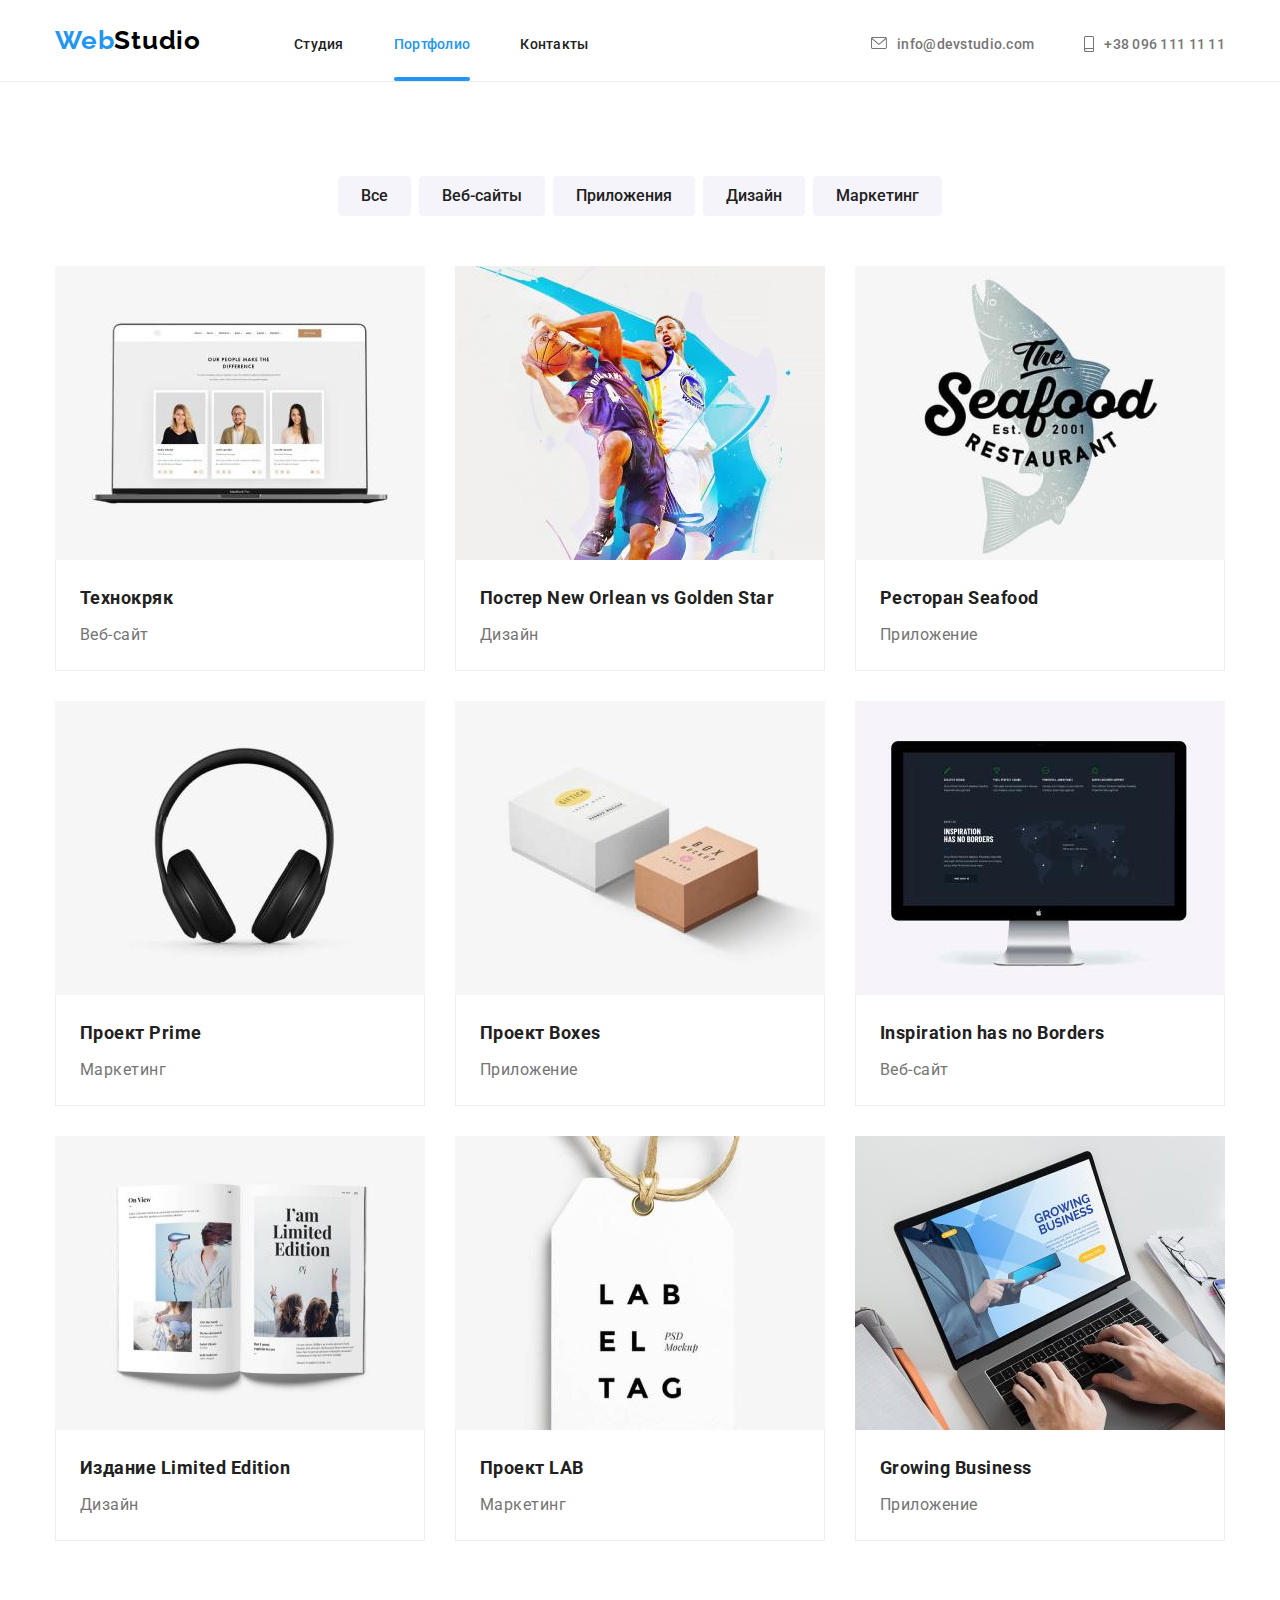
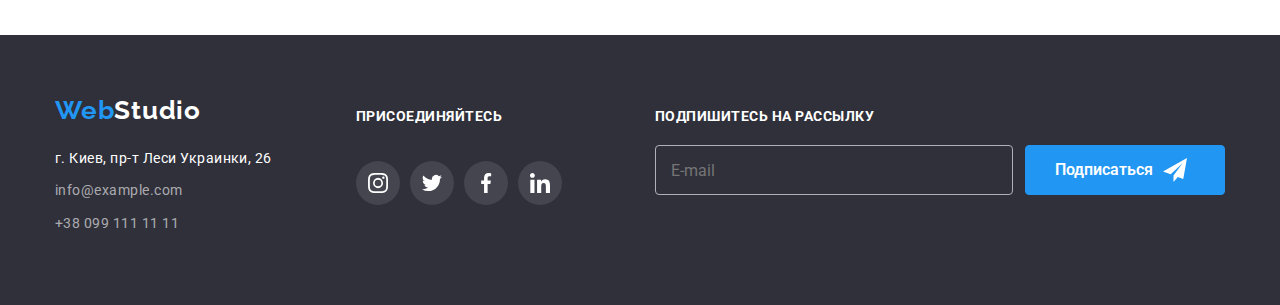
==== portfolio.html @ 53b5a2c6 "first commit" ====
<!DOCTYPE html>
<html lang="ru">

<head>
    <meta charset="UTF-8">
    <meta http-equiv="X-UA-Compatible" content="IE=edge">
    <meta name="viewport" content="width=device-width, initial-scale=1.0">
    <a rel="preconnect" href="https://fonts.googleapis.com">
        <link rel="preconnect" href="https://fonts.gstatic.com" crossorigin>
        <link
            href="https://fonts.googleapis.com/css2?family=Raleway:wght@700&family=Roboto:wght@400;500;700;900&display=swap"
            rel="stylesheet">
        <link rel="stylesheet"
            href="https://cdnjs.cloudflare.com/ajax/libs/modern-normalize/1.1.0/modern-normalize.min.css">
        <link rel="stylesheet" href="./css/styles.css">
        <title>WebStudio</title>
</head>

<body>
    <header>
        <nav class="container header">
            <a class="logo" href="./index.html" alt="Логотип компании" title=""><span
                    class="accent">Web</span>Studio</a>
            <ul class="navigation list">
                <li class="item"><a href="./index.html" class="link">Студия</a></li>
                <li class="item"><a href="./portfolio.html" class="link accent current">Портфолио</a></li>
                <li class="item"><a href="" class="link">Контакты</a></li>
            </ul>
            <ul class="header-contacts list">
                <li class="item ">
                    <a href="" class="link email">
                        <div class="icon">
                            <svg class="icon-envelope" width="16px" height="12px">
                                <use href="./img/sprite.svg#envelope"></use>
                            </svg>
                        </div>
                        info@devstudio.com
                    </a>
                </li>
                <li class="item ">
                    <a href="" class="link phone">
                        <div class="icon">
                            <svg class="icon-phone" width="10px" height="16px">
                                <use href="./img/sprite.svg#phone"></use>
                            </svg>
                        </div>
                        +38 096 111 11 11
                    </a>
                </li>
            </ul>
        </nav>
    </header>

    <main>
        <section class="job-examples section">
            <div class="container ">
                <ul class="filter list">
                    <li class="item"><button type="button" class="btn-filter">Все</button> </li>
                    <li class="item"><button type="button" class="btn-filter">Веб-сайты</button></li>
                    <li class="item"><button type="button" class="btn-filter">Приложения</button></li>
                    <li class="item"><button type="button" class="btn-filter">Дизайн</button></li>
                    <li class="item"><button type="button" class="btn-filter">Маркетинг</button></li>
                </ul>
                <ul class="list gallery">
                    <li class="item">
                        <a href="" class="link">
                            <div class="project-information-wrap">
                                <img src="./img/portfolio1.jpg" class="img" alt="технокряк" width="370">
                                <div class="short-project-description">
                                    Технокряк это современная площадка распространения коронавируса. Компании используют
                                    эту платформу для цифрового шпионажа и атак на защищённые сервера конкурентов.
                                </div>
                            </div>
                            <div class="shortdescription">
                                <h2 class="">Технокряк</h2>
                                <p>Веб-сайт</p>
                            </div>
                        </a>
                    </li>
                    <li class="item">
                        <a href="" class="link">
                            <div class="project-information-wrap">
                                <img src="./img/portfolio2.jpg" class="img" alt="постер" width="370">
                                <div class="short-project-description">
                                    Технокряк это современная площадка распространения коронавируса. Компании используют
                                    эту платформу для цифрового шпионажа и атак на защищённые сервера конкурентов.
                                </div>
                            </div>
                            <div class="shortdescription">
                                <h2 class="">Постер New Orlean vs Golden Star</h2>
                                <p>Дизайн</p>
                            </div>
                        </a>
                    </li>
                    <li class="item">
                        <a href="" class="link">
                            <div class="project-information-wrap">
                                <img src="./img/portfolio3.jpg" class="img" alt="приложение" width="370">
                                <div class="short-project-description">
                                    Технокряк это современная площадка распространения коронавируса. Компании используют
                                    эту платформу для цифрового шпионажа и атак на защищённые сервера конкурентов.
                                </div>
                            </div>
                            <div class="shortdescription">
                                <h2 class="">Ресторан Seafood</h2>
                                <p>Приложение</p>
                            </div>
                        </a>
                    </li>
                    <li class="item">
                        <a href="" class="link">
                            <div class="project-information-wrap">
                                <img src="./img/portfolio4.jpg" class="img" alt="маркетинг" width="370">
                                <div class="short-project-description">
                                    Технокряк это современная площадка распространения коронавируса. Компании используют
                                    эту платформу для цифрового шпионажа и атак на защищённые сервера конкурентов.
                                </div>
                            </div>
                            <div class="shortdescription">
                                <h2 class="">Проект Prime</h2>
                                <p>Маркетинг</p>
                            </div>
                        </a>
                    </li>
                    <li class="item">
                        <a href="" class="link">
                            <div class="project-information-wrap">
                                <img src="./img/portfolio5.jpg" class="img" alt="приложение" width="370">
                                <div class="short-project-description">
                                    Технокряк это современная площадка распространения коронавируса. Компании используют
                                    эту платформу для цифрового шпионажа и атак на защищённые сервера конкурентов.
                                </div>
                            </div>
                            <div class="shortdescription">
                                <h2 class="">Проект Boxes</h2>
                                <p>Приложение</p>
                            </div>
                        </a>
                    </li>
                    <li class="item">
                        <a href="" class="link">
                            <div class="project-information-wrap">
                                <img src="./img/portfolio6.jpg" class="img" alt="веб-сайт" width="370">
                                <div class="short-project-description">
                                    Технокряк это современная площадка распространения коронавируса. Компании используют
                                    эту платформу для цифрового шпионажа и атак на защищённые сервера конкурентов.
                                </div>
                            </div>
                            <div class="shortdescription">
                                <h2 class="" lang="en">Inspiration has no Borders</h2>
                                <p>Веб-сайт</p>
                            </div>
                        </a>
                    </li>
                    <li class="item">
                        <a href="" class="link">
                            <div class="project-information-wrap">
                                <img src="./img/portfolio7.jpg" class="img" alt="дизайн" width="370">
                                <div class="short-project-description">
                                    Технокряк это современная площадка распространения коронавируса. Компании используют
                                    эту платформу для цифрового шпионажа и атак на защищённые сервера конкурентов.
                                </div>
                            </div>
                            <div class="shortdescription">
                                <h2 class="">Издание Limited Edition</h2>
                                <p class="">Дизайн</p>
                            </div>
                        </a>
                    </li>
                    <li class="item">
                        <a href="" class="link">
                            <div class="project-information-wrap">
                                <img src="./img/portfolio8.jpg" class="img" alt="маркетинг" width="370">
                                <div class="short-project-description">
                                    Технокряк это современная площадка распространения коронавируса. Компании используют
                                    эту платформу для цифрового шпионажа и атак на защищённые сервера конкурентов.
                                </div>
                            </div>
                            <div class="shortdescription">
                                <h2 class="">Проект LAB</h2>
                                <p>Маркетинг</p>
                            </div>
                        </a>
                    </li>
                    <li class="item">
                        <a href="" class="link">
                            <div class="project-information-wrap">
                                <img src="./img/portfolio9.jpg" class="img" alt="приложение" width="370">
                                <div class="short-project-description">
                                    Технокряк это современная площадка распространения коронавируса. Компании используют
                                    эту платформу для цифрового шпионажа и атак на защищённые сервера конкурентов.
                                </div>
                            </div>
                            <div class="shortdescription">
                                <h2 class="" lang="en">Growing Business</h2>
                                <p>Приложение</p>
                            </div>
                        </a>
                    </li>
                </ul>
            </div>
        </section>

    </main>
    <!-- ------------------FOOTER----------------------- -->
    <footer>
        <div class="container footer">
            <address class="address">
                <a class="logo footer-logo" href="./index.html"><span class="accent">Web</span>Studio</a>
                <p>г. Киев, пр-т Леси Украинки, 26</p>
                <a href="">info@example.com</a> <br>
                <a href="">+38 099 111 11 11</a>
            </address>
            <div class="social-links">
                <h2>ПРИСОЕДИНЯЙТЕСЬ</h2>
                <!-- --------SOCIAL NETWORKS LINKS ------------->
                <ul class="social-networks">
                    <li class="item-social">
                        <a href="" class="icon">
                            <svg class="icon-instagram svg" width="44px" height="44px">
                                <use href="./img/sprite.svg#instagram"></use>
                            </svg>

                        </a>
                    </li>
                    <li class="item-social">
                        <a href="" class="icon">
                            <svg class="icon-twitter svg" width="44px" height="44px">
                                <use href="./img/sprite.svg#twitter"></use>
                            </svg>

                        </a>
                    </li>
                    <li class="item-social">
                        <a href="" class="icon">
                            <svg class="icon-facebook svg" width="44px" height="44px">
                                <use href="./img/sprite.svg#facebook"></use>
                            </svg>

                        </a>
                    </li>
                    <li class="item-social">
                        <a href="" class="icon">
                            <svg class="icon-linkedin svg" width="44px" height="44px">
                                <use href="./img/sprite.svg#linkedin"></use>
                            </svg>

                        </a>
                    </li>
                </ul>
            </div>
            <!-- ------END OF SOCIAL LINKS----- -->
            <form class="footer-form">
                <h2>Подпишитесь на рассылку</h2>
                <div class="footer-sign-in">
                    <input type="email" class="footer-form-email" placeholder="E-mail">
                    <button class="btn">
                        Подписаться
                        <svg class="icon-linkedin svg" width="24px" height="24px">
                            <use href="./img/sprite.svg#send"></use>
                        </svg>
                    </button>
                </div>
            </form>
        </div>
    </footer>
</body>

</html>
---- css/styles.css ----
/* accent color #2196F3 */
/* headers color #212121 */
/* main font color #757575 */
/* poster background color #2F303A */
/* our team background color #F5F4FA*/
/* main background color #ffffff; */

/* font-family: 'Raleway', sans-serif;
font-family: 'Roboto', sans-serif; */


/* --------------------presets------------------ */
:root {
    --accent-color: #2196F3;
    --title-text-color: #212121;
    --primary-text-color: #757575;
    --main-white-color: #ffffff;
    /* --main-white-color: #aaaaaa; */
    --ourteam-background-color: #F5F4FA;
    --footer-bg-color: #2F303A;
    --icons-color: #AFB1B8;
}



body {
    color: var(--primary-text-color);
    background-color: var(--main-white-color);
    font-family: Roboto, sans-serif;
    letter-spacing: 0.03em;
}

button {
    font-family: inherit;
}


/* setting headers font color*/
h1,
h2,
h3,
h4,
h5,
h6 {
    color: var(--title-text-color);
}

h1,
h2,
h3,
h4,
h5,
h6,
p,
a {
    margin: 0;
    padding: 0;
}


/* -------------general classes------------------ */
/* common container */
.container {
    padding: 0 15px;
    margin-left: auto;
    margin-right: auto;
    margin-top: 0;
    margin-bottom: 0;
    width: 1200px;
    text-align: center;
}

/* common list */

.list {
    list-style-type: none;
    margin: 0;
    padding: 0;
}

/* common section */

.section {
    padding-top: 94px;
    padding-bottom: 94px;
}

.img {
    display: block;
}

.svg {
    fill: currentColor;
}

/* ----------------Visually Hidden block--------------------------- */
.visually-hidden {
    position: absolute;
    white-space: nowrap;
    width: 1px;
    height: 1px;
    overflow: hidden;
    border: 0;
    padding: 0;
    clip: rect(0 0 0 0);
    clip-path: inset(50%);
    margin: -1px;
}


/* --------------header settings------------- */

header {
    padding-top: 25px;
    padding-bottom: 25px;
    font-weight: 500;
    font-size: 14px;
    line-height: 16px;
    letter-spacing: 0.02em;
    text-decoration: none;
}


header a {
    text-decoration: none;

}

.link {
    color: var(--title-text-color);
}

.accent {
    color: var(--accent-color);
}

.container.header {
    display: flex;
    align-items: baseline;
}

.header-contacts {
    margin-left: auto;
}

.header-contacts .item {
    display: flex;
}

.header-contacts .link {
    display: flex;

    color: var(--primary-text-color);
    fill: var(--primary-text-color);

    transition: color 250ms cubic-bezier(0.4, 0, 0.2, 1),
        fill 250ms cubic-bezier(0.4, 0, 0.2, 1);
}

.navigation .link {
    transition: color 250ms cubic-bezier(0.4, 0, 0.2, 1);
}

.header-contacts .link:hover,
.navigation .link:hover,
.header-contacts .link:focus,
.navigation .link:focus {
    color: var(--accent-color);
    fill: var(--accent-color);
    outline: none;
}

.header-contacts .icon {
    margin-right: 10px;
}

.link {
    display: block;
}


.navigation,
.header-contacts {
    display: flex;
}

/* setting space between items*/
.header .item+.item {
    margin-left: 50px;
}

.logo {
    margin-right: 93px;
    font-family: Raleway, sans-serif;
    font-weight: 700;
    font-size: 26px;
    line-height: 1.2;
    color: #000000;
    letter-spacing: 0.03em;
    text-decoration: none;
}

.navigation .item {
    position: relative;

}

/* decoration for current page */
.navigation .current::after {
    content: '';

    position: absolute;
    bottom: -29px;
    left: 0;

    width: 100%;
    height: 4px;
    border-radius: 2px;

    background-color: var(--accent-color);
}


/* ----------------------------main settings------------- */
/* ------------------------hero settings------------ */
.hero {
    background-color: var(--footer-bg-color);
    text-align: center;
    letter-spacing: 0.06em;
    padding-top: 200px;
    padding-bottom: 200px;
    margin-left: auto;
    margin-right: auto;
}

.hero.section {
    width: 1600px;
    height: 600px;
    background-image: linear-gradient(to right, rgba(47, 48, 58, 0.4), rgba(47, 48, 58, 0.4)), url("../img/Img_hero_o.jpg");
    background-repeat: no-repeat;
    background-size: contain;
    background-position: center;
}

.hero .slogan {
    margin-bottom: 30px;

    color: var(--main-white-color);

    font-weight: 900;
    font-size: 44px;
    line-height: 1.36;
    text-transform: uppercase;
}


.btn {
    width: 200px;
    height: 50px;
    border-radius: 4px;
    border: 1px solid var(--accent-color);

    font-size: 16px;
    line-height: 1.88;
    font-weight: 600;

    background-color: var(--accent-color);
    color: var(--main-white-color);

    transition: background-color 250ms cubic-bezier(0.4, 0, 0.2, 1);
}

.btn:hover,
.btn:focus {
    background-color: #188CE8;
}

/* ----------------------advantages---------------- */

.advantages {
    font-size: 14px;
    font-weight: 400;
}

.advantages.section {
    padding-bottom: 0;
}

.advantages h3 {
    margin-bottom: 10px;

    font-weight: 600;
    font-size: 14px;
    line-height: 1.14;
}

.advantages .icon {
    width: 270px;
    height: 120px;
    padding: 25px;

    text-align: center;

    background-color: var(--ourteam-background-color);
}

.advantages p {
    line-height: 1.71;
}

.advantages .list {
    display: flex;
    text-align: left;
}

.advantages .item {
    width: 270px;
}

.advantages .item+.item {
    margin-left: 30px;
}

.advantages .icon {
    margin-bottom: 30px;
}



/* --------------------our-work-------------------*/
.our-work h2 {
    text-align: center;
    margin-bottom: 50px;

    font-weight: 600;
    font-size: 36px;
    line-height: 1.16;
}

.our-work .list {
    display: flex;
}

.our-work .item {
    position: relative;
}

.our-work .item+.item {
    margin-left: 30px;
}

.work-explanation {
    position: absolute;
    bottom: 0;
    left: 0;

    height: 70px;
    width: 100%;
    padding-top: 27px;
    padding-bottom: 27px;

    background: rgba(47, 48, 58, 0.8);
}

.work-explanation h3 {
    color: var(--main-white-color);
    font-size: 14px;
    font-weight: 700;
    line-height: 1.14;
}

/*--------------------- our-team --------------*/

.our-team {
    background-color: var(--ourteam-background-color);
}

.our-team .list {
    display: flex;
}

.our-team .item {
    box-shadow: 0px 1px 3px rgba(0, 0, 0, 0.12),
        0px 1px 1px rgba(0, 0, 0, 0.14),
        0px 2px 1px rgba(0, 0, 0, 0.2);
    border-radius: 0px 0px 4px 4px;
}

.our-team .item+.item {
    margin-left: 30px;
}

.our-team .fio {
    padding-top: 30px;
    padding-bottom: 30px;
}

.our-team h2 {
    text-align: center;
    margin-bottom: 50px;

    font-weight: 600;
    font-size: 36px;
    line-height: 1.16;
}

.our-team h3 {
    text-align: center;
    margin-bottom: 10px;

    font-weight: 500;
    font-size: 16px;
    line-height: 1.9;
}

.our-team p {
    margin-bottom: 16px;
    text-align: center;

    font-weight: 400;
    font-size: 16px;
    line-height: 1.9;
}


/* social links setiings start */
.our-team .item {
    background-color: var(--main-white-color);
}

.our-team .social-networks {
    list-style-type: none;
    display: flex;
}

.social-networks .item-social+.item-social {
    margin-left: 10px;
}

.our-team .icon {
    color: var(--icons-color);
}

.social-networks .icon {
    display: block;

    width: 44px;
    height: 44px;
    border-radius: 50%;

    transition: color 250ms cubic-bezier(0.4, 0, 0.2, 1),
        background-color 250ms cubic-bezier(0.4, 0, 0.2, 1);
}

.social-networks .icon:focus {
    color: var(--main-white-color);
    background-color: var(--accent-color);
    outline: none;
}

.social-networks .svg {
    border-radius: 50%;

    transition: color 250ms cubic-bezier(0.4, 0, 0.2, 1),
        background-color 250ms cubic-bezier(0.4, 0, 0.2, 1);
}

.social-networks .svg:hover {
    background-color: var(--accent-color);
    color: var(--main-white-color);
}

/* social links setiings end */

/* -----------------------REGULAR CUSTOMERS---------------------------- */

.regular-customers {
    text-align: center;
}

.regular-customers h2 {
    font-size: 36px;
    line-height: 1.16;
    margin-bottom: 50px;
}

.regular-customers .list {
    display: flex;
    justify-content: space-between;

}

.regular-customers .link {
    display: block;
    width: 170px;
    height: 92px;
    padding-top: 16px;
    padding-bottom: 16px;
    border: 1px solid var(--icons-color);
    border-radius: 4px;
    /* justify-content: space-between; */

}

.regular-customers .svg {
    display: block;
    margin-left: auto;
    margin-right: auto;
    margin-bottom: auto;
    margin-top: auto;
}

.regular-customers .link {
    color: var(--icons-color);
    transition: color 250ms cubic-bezier(0.4, 0, 0.2, 1),
        border-color 250ms cubic-bezier(0.4, 0, 0.2, 1);
}

.regular-customers .link:hover,
.regular-customers .link:focus {
    color: var(--accent-color);
    border-color: var(--accent-color);
    outline: none;
}

/* ----------------footer---------------- */

footer {
    background-color: var(--footer-bg-color);
    padding-top: 60px;
    padding-bottom: 60px;
}

.container.footer {
    text-align: left;
    display: flex;

}

.logo.footer-logo {
    color: var(--main-white-color);
    display: inline-block;
    margin-bottom: 20px;
}

.address {
    font-style: inherit;
    width: 231px;
}

.address p {
    color: var(--main-white-color);
    font-weight: 400;
    font-size: 14px;
    line-height: 1.71;
    margin-bottom: 9px;
}

.address a:not(.footer-logo) {
    display: inline-flex;
    font-weight: 400;
    font-size: 14px;
    line-height: 1.71;
    color: rgba(255, 255, 255, 0.6);
    text-decoration: none;
    margin-bottom: 9px;
}

.social-links {
    margin-top: 12px;
    margin-left: 70px;
    text-align: left;
}

.footer h2 {
    display: inline-block;

    color: var(--main-white-color);
    font-size: 14px;
    line-height: 1.14;
    margin-bottom: 20px;
    text-transform: uppercase;
}

.footer .icon {
    color: var(--main-white-color);
}

.social-links .svg {
    background: rgba(255, 255, 255, 0.1);
}

.footer .social-networks {
    padding-left: 0;
    list-style-type: none;
    display: flex;
    /* align-intems: left; */
}

.footer-form {
    margin-left: 93px;
    margin-top: 12px;
}

.footer-sign-in {
    display: inline-flex;
}

.footer-form-email {

    height: 50px;
    width: 358px;
    padding-left: 15px;
    padding-right: 15px;
    outline: none;
    border: 1px solid var(--icons-color);
    border-radius: 4px;
    background-color: var(--footer-bg-color);
    color: var(--main-white-color);

    transition: border-color 250ms cubic-bezier(0.4, 0, 0.2, 1);
}


.footer-form-email:focus-within {
    border-color: var(--accent-color);
}

.footer .btn {
    display: flex;
    align-items: center;

    text-align: center;
    margin-left: 12px;
    padding-left: 29px;
}

.icon-send {
    background: red;
    color: green;
    fill: red;
    fill-opacity: 0;
}


.footer-form .svg {
    display: inline-block;

    margin-left: 10px;

}

/* --------------------------------------- */
/* ---------------MODAL WINDOW------------ */
/* --------------------------------------- */


.backdrop {
    position: fixed;
    top: 0;
    left: 0;
    width: 100%;
    height: 100%;

    background: rgba(0, 0, 0, 0.2);

    opacity: 1;
    transition: opacity 250ms cubic-bezier(0.4, 0, 0.2, 1);
}

.backdrop.is-hidden .modal {
    transform: translate(-50%, -50%) scale(0.8);
}

.modal {
    position: absolute;
    top: 50%;
    left: 50%;

    width: 528px;
    height: 581px;
    padding: 40px;
    border-radius: 4px;

    background-color: var(--main-white-color);

    transform: translate(-50%, -50%) scale(1);
    transition: transform 250ms cubic-bezier(0.4, 0, 0.2, 1);

}


.modal .close-btn {
    position: absolute;
    top: 8px;
    right: 8px;
    padding: 0;
    border: none;
    background-color: var(--main-white-color);
    color: black;
    cursor: pointer;
}

.modal .close-btn:hover {
    color: var(--accent-color);
}

.is-hidden {
    opacity: 0;
    pointer-events: none;
}

.modal-form {
    display: flex;
    flex-direction: column;
    padding: 0;
}

.modal h2 {
    font-size: 20px;
    margin-bottom: 12px;
}

.modal-form label {
    display: block;

    position: relative;

    margin-bottom: 10px;
}

.modal-form .info-input {
    display: block;

    width: 100%;
    height: 40px;

    margin-top: 4px;
    padding-left: 42px;
    outline: none;
    border: 1px solid var(--icons-color);
    border-radius: 4px;

    transition: border-color 250ms cubic-bezier(0.4, 0, 0.2, 1);
}

.modal-form .input-icon {
    position: absolute;
    top: 29px;
    left: 12px;
    color: var(--title-text-color);

    transition: color 250ms cubic-bezier(0.4, 0, 0.2, 1);
}

.modal-form .info-input:focus-within {
    border-color: var(--accent-color);
}

.modal-form .info-input:focus-within+.input-icon {
    color: var(--accent-color);
}

.modal-form .comment-lable {
    margin-bottom: 20px;
}

#comment {
    display: block;

    height: 120px;
    width: 100%;
    margin-top: 4px;
    /* margin-bottom: 20px; */
    padding: 12px 16px;

    outline: none;
    border: 1px solid var(--icons-color);
    border-radius: 4px;

    resize: none;

    transition: border-color 250ms cubic-bezier(0.4, 0, 0.2, 1);
}

#comment:focus-within {
    border-color: var(--accent-color);
}

.modal-form .btn {
    margin-left: auto;
    margin-right: auto;
}


.modal-form label {
    font-weight: 400;
    font-size: 12px;
    line-height: 1.17;
    letter-spacing: 0.01em;
}

#check {
    /* margin-bottom: 30px; */

    appearance: none;
    -webkit-appearance: none;

}

.modal-form .label-checkbox {

    margin-left: auto;
    margin-right: auto;
    margin-bottom: 30px;
    padding-left: 15px;

    font-size: 14px;

}

.label-checkbox a {
    font-size: 14px;
    color: var(--accent-color);
}

.checkbox-icon {
    display: block;

    position: absolute;
    top: 0;
    margin-left: -17px;

    height: 15px;
    width: 16px;

    background-color: inherit;
    background-image: url("data:image/svg+xml,%3Csvg width='16' height='15' viewBox='0 0 16 15' fill='none' xmlns='http://www.w3.org/2000/svg'%3E%3Cpath d='M14.2222 1.66667V13.3333H1.77778V1.66667H14.2222ZM14.2222 0H1.77778C0.8 0 0 0.75 0 1.66667V13.3333C0 14.25 0.8 15 1.77778 15H14.2222C15.2 15 16 14.25 16 13.3333V1.66667C16 0.75 15.2 0 14.2222 0Z' fill='%23212121'/%3E%3C/svg%3E%0A");
}

#check:checked+.checkbox-icon {
    background-color: var(--accent-color);
    background-image: url("data:image/svg+xml,%3Csvg width='16' height='15' viewBox='0 0 16 15' fill='none' xmlns='http://www.w3.org/2000/svg'%3E%3Cpath d='M3.95703 7.75166L3.88825 7.68604L3.81923 7.75141L2.93123 8.59258L2.85486 8.66492L2.93097 8.73753L6.42671 12.0724L6.49574 12.1382L6.56476 12.0724L14.069 4.91352L14.1449 4.84116L14.069 4.76881L13.1873 3.92764L13.1183 3.86183L13.0493 3.92761L6.49577 10.1735L3.95703 7.75166Z' fill='white' stroke='white' stroke-width='0.2'/%3E%3C/svg%3E%0A");
}

/*---------------------------------------------- */
/*---------------- portfolio page ---------------*/
/*---------------------------------------------- */

/* ------------------filter BUTTONS---------- */
.filter.list {
    margin-bottom: 50px;
}

.job-examples.section {
    border-top: 1px solid #ECECEC;
}

.job-examples .filter {
    display: flex;
    justify-content: center;
}

.filter .item {
    border-radius: 4px;
}

.filter .btn-filter {
    background-color: var(--ourteam-background-color);
    color: var(--title-text-color);
    font-weight: 500;
    font-size: 16px;
    line-height: 1.62;
    font-style: inherit;
    text-align: center;
    border-radius: 4px;
    padding-top: 6px;
    padding-bottom: 6px;
    padding-left: 22px;
    padding-right: 22px;
    border: 1px solid var(--ourteam-background-color);
    box-shadow: none;

    transition: color 250ms cubic-bezier(0.4, 0, 0.2, 1),
        background-color 250ms cubic-bezier(0.4, 0, 0.2, 1),
        border 250ms cubic-bezier(0.4, 0, 0.2, 1),
        box-shadow 250ms cubic-bezier(0.4, 0, 0.2, 1);
}

.btn-filter:hover,
.btn-filter:focus {
    color: var(--main-white-color);
    background-color: var(--accent-color);
    border: 1px solid var(--accent-color);
    box-shadow: 0px 3px 1px rgba(0, 0, 0, 0.1),
        0px 1px 2px rgba(0, 0, 0, 0.08),
        0px 2px 2px rgba(0, 0, 0, 0.12);
}


.filter .item+.item {
    margin-left: 8px;
}

/* ------------------work gallery---------------- */

.job-examples a {
    text-decoration: none;
}

.gallery .item {
    transition: box-shadow 250ms cubic-bezier(0.4, 0, 0.2, 1);
}

.gallery .item:hover,
.gallery .item:focus {
    box-shadow: 0px 1px 1px rgba(0, 0, 0, 0.12),
        0px 4px 4px rgba(0, 0, 0, 0.06),
        1px 4px 6px rgba(0, 0, 0, 0.16);
}

.job-examples p {
    color: var(--primary-text-color);
    font-size: 16px;
    line-height: 1.88;
}

.job-examples h2 {
    font-size: 18px;
    line-height: 2;
    margin-bottom: 4px;
}

.job-examples .shortdescription {
    text-align: left;
    padding-top: 20px;
    padding-bottom: 20px;
    padding-left: 24px;
    padding-right: 24px;
    border-bottom: 1px solid #EEEEEE;
    border-right: 1px solid #EEEEEE;
    border-left: 1px solid #EEEEEE;
}

.job-examples .gallery {
    display: flex;
    flex-wrap: wrap;
}

.gallery .item {
    margin-right: 30px;
    margin-bottom: 30px;
}

.gallery .item:nth-child(3n) {
    margin-right: 0;
}

.gallery .item:nth-last-child(-n +3) {
    margin-bottom: 0;
}

.project-information-wrap {
    width: 370px;
    position: relative;
    overflow: hidden;

}


.short-project-description {
    position: absolute;
    top: 0;
    left: 0;

    width: 100%;
    height: 100%;
    padding: 63px 24px;
    margin-bottom: 110px;


    font-size: 18px;
    line-height: 1.55;
    text-align: left;
    color: var(--main-white-color);

    background: rgba(33, 150, 243, 0.9);

    transform: translateY(100%);
    transition: transform 250ms cubic-bezier(0.4, 0, 0.2, 1),
        opacity 250ms cubic-bezier(0.4, 0, 0.2, 1);

    opacity: 0;
}


.link:hover .short-project-description,
.link:focus .short-project-description {
    opacity: 1;
    transform: translateY(0);
}
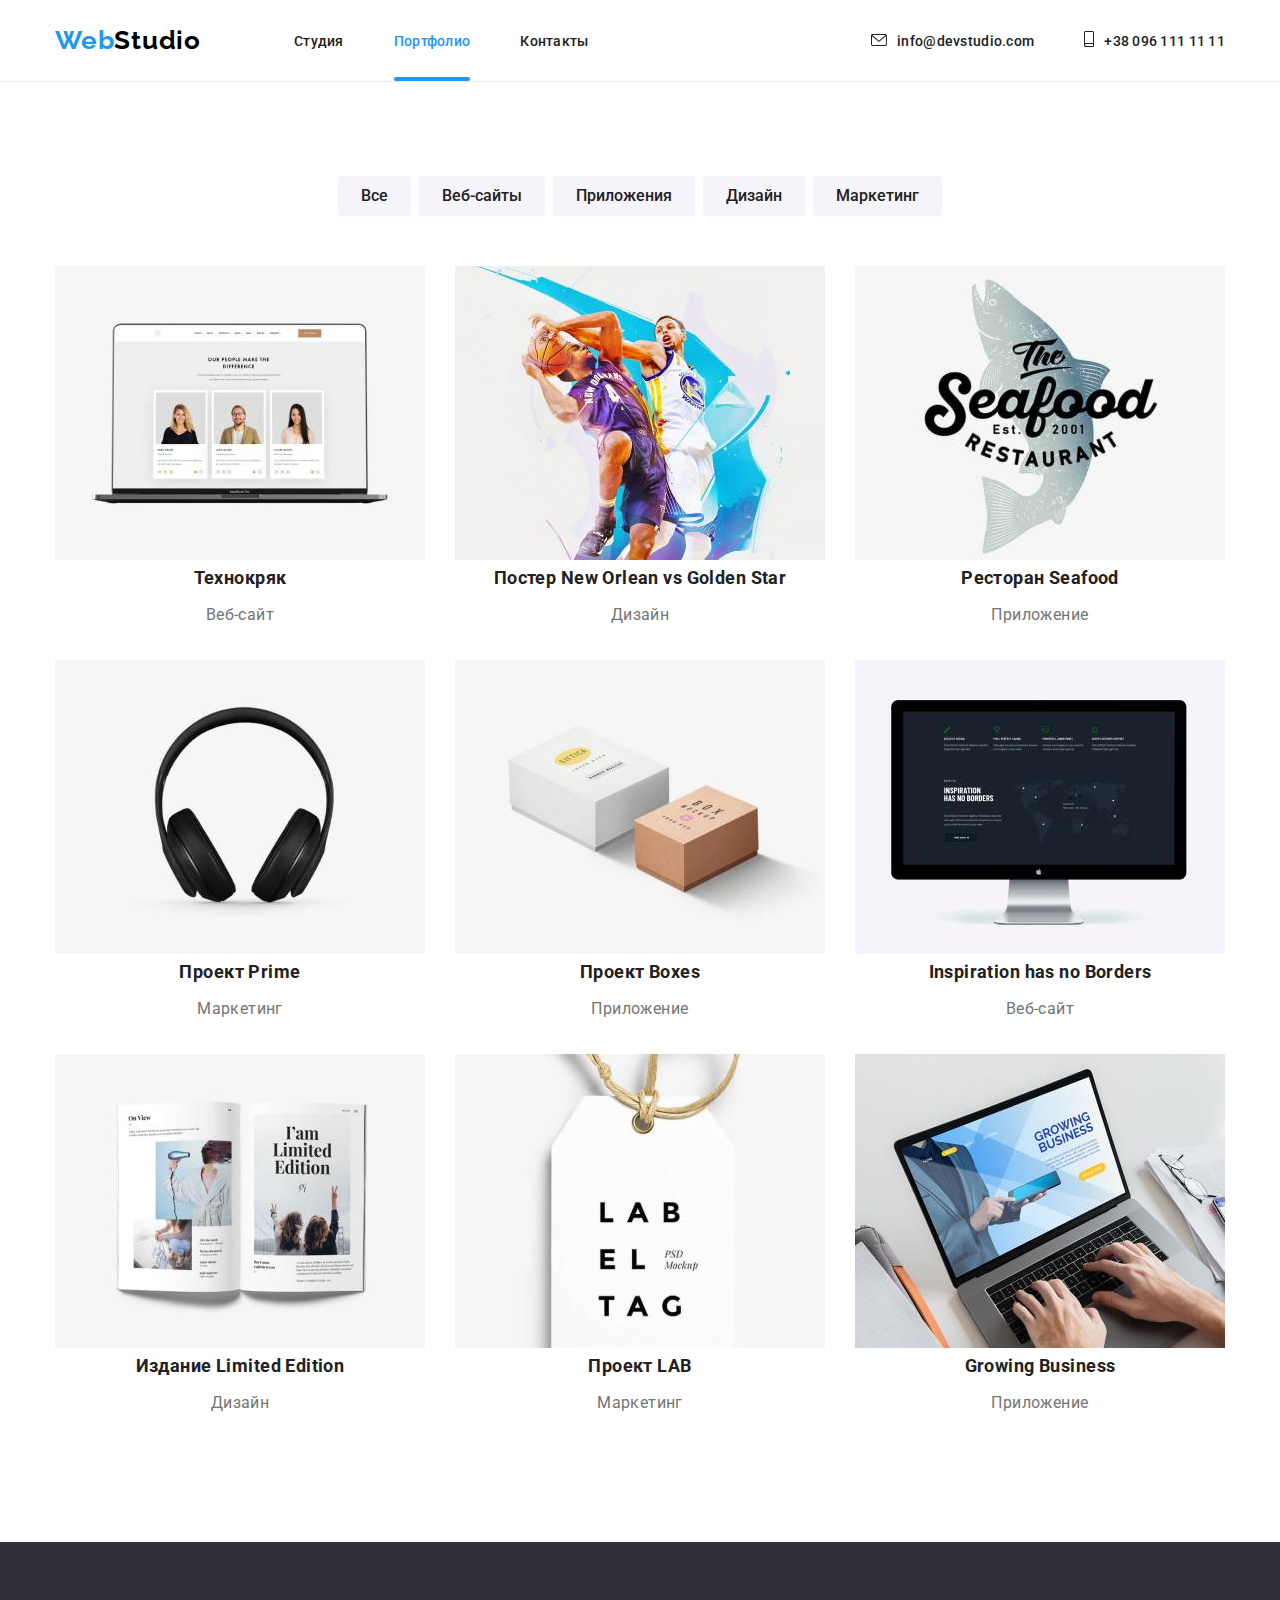
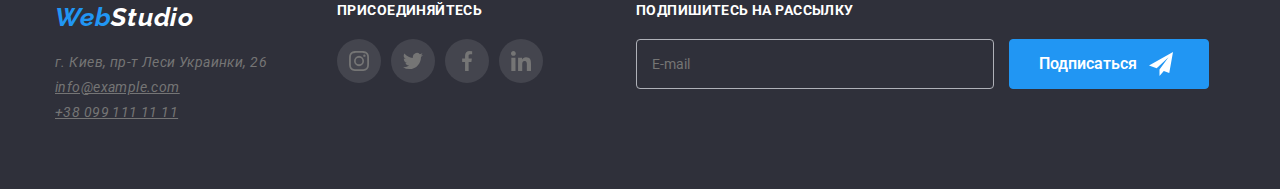
==== commit 9a2f1806: "added scss" ====
--- a/portfolio.html
+++ b/portfolio.html
@@ -12,38 +12,42 @@
             rel="stylesheet">
         <link rel="stylesheet"
             href="https://cdnjs.cloudflare.com/ajax/libs/modern-normalize/1.1.0/modern-normalize.min.css">
-        <link rel="stylesheet" href="./css/styles.css">
+        <link rel="stylesheet" href="./css/main.min.css">
         <title>WebStudio</title>
 </head>
 
 <body>
-    <header>
-        <nav class="container header">
-            <a class="logo" href="./index.html" alt="Логотип компании" title=""><span
-                    class="accent">Web</span>Studio</a>
-            <ul class="navigation list">
-                <li class="item"><a href="./index.html" class="link">Студия</a></li>
-                <li class="item"><a href="./portfolio.html" class="link accent current">Портфолио</a></li>
-                <li class="item"><a href="" class="link">Контакты</a></li>
+    <header class="header">
+        <nav class="nav">
+            <a class="logo accent" href="./index.html" alt="Логотип компании" title="">
+                Web<span class="logo--black">Studio</span></a>
+            <ul class="nav__pages list">
+                <li class="nav__list">
+                    <a href="./index.html" class="nav__link list">Студия</a>
+                </li>
+                <li class="nav__list"><a href="./portfolio.html" class="nav__link nav__link--current">Портфолио</a></li>
+                <li class="nav__list"><a href="" class="nav__link">Контакты</a></li>
             </ul>
-            <ul class="header-contacts list">
-                <li class="item ">
-                    <a href="" class="link email">
-                        <div class="icon">
-                            <svg class="icon-envelope" width="16px" height="12px">
+            <ul class="nav__contacts list">
+                <li class="nav__list list ">
+                    <a href="" class="nav__link">
+                        <div class="nav__icon svg">
+                            <svg class="" width="16px" height="12px">
                                 <use href="./img/sprite.svg#envelope"></use>
                             </svg>
                         </div>
+
                         info@devstudio.com
                     </a>
                 </li>
-                <li class="item ">
-                    <a href="" class="link phone">
-                        <div class="icon">
+                <li class="nav__list list">
+                    <a href="" class="nav__link">
+                        <div class="nav__icon svg">
                             <svg class="icon-phone" width="10px" height="16px">
                                 <use href="./img/sprite.svg#phone"></use>
                             </svg>
                         </div>
+
                         +38 096 111 11 11
                     </a>
                 </li>
@@ -52,148 +56,148 @@
     </header>
 
     <main>
-        <section class="job-examples section">
+        <section class="portfolio section">
             <div class="container ">
                 <ul class="filter list">
-                    <li class="item"><button type="button" class="btn-filter">Все</button> </li>
-                    <li class="item"><button type="button" class="btn-filter">Веб-сайты</button></li>
-                    <li class="item"><button type="button" class="btn-filter">Приложения</button></li>
-                    <li class="item"><button type="button" class="btn-filter">Дизайн</button></li>
-                    <li class="item"><button type="button" class="btn-filter">Маркетинг</button></li>
+                    <li class="filter__item"><button type="button" class="filter__btn">Все</button> </li>
+                    <li class="filter__item"><button type="button" class="filter__btn">Веб-сайты</button></li>
+                    <li class="filter__item"><button type="button" class="filter__btn">Приложения</button></li>
+                    <li class="filter__item"><button type="button" class="filter__btn">Дизайн</button></li>
+                    <li class="filter__item"><button type="button" class="filter__btn">Маркетинг</button></li>
                 </ul>
                 <ul class="list gallery">
-                    <li class="item">
-                        <a href="" class="link">
-                            <div class="project-information-wrap">
+                    <li class="gallery__item">
+                        <a href="" class="gallery__link link">
+                            <div class="gallery__project-information-wrap">
                                 <img src="./img/portfolio1.jpg" class="img" alt="технокряк" width="370">
-                                <div class="short-project-description">
-                                    Технокряк это современная площадка распространения коронавируса. Компании используют
-                                    эту платформу для цифрового шпионажа и атак на защищённые сервера конкурентов.
-                                </div>
-                            </div>
-                            <div class="shortdescription">
-                                <h2 class="">Технокряк</h2>
-                                <p>Веб-сайт</p>
-                            </div>
-                        </a>
-                    </li>
-                    <li class="item">
-                        <a href="" class="link">
-                            <div class="project-information-wrap">
+                                <div class="gallery__short-project-description">
+                                    Технокряк это современная площадка распространения коронавируса. Компании используют
+                                    эту платформу для цифрового шпионажа и атак на защищённые сервера конкурентов.
+                                </div>
+                            </div>
+                            <div class="shortdescription">
+                                <h2 class="gallery__h2">Технокряк</h2>
+                                <p class="gallery__p">Веб-сайт</p>
+                            </div>
+                        </a>
+                    </li>
+                    <li class="gallery__item">
+                        <a href="" class="gallery__link link">
+                            <div class="gallery__project-information-wrap">
                                 <img src="./img/portfolio2.jpg" class="img" alt="постер" width="370">
-                                <div class="short-project-description">
-                                    Технокряк это современная площадка распространения коронавируса. Компании используют
-                                    эту платформу для цифрового шпионажа и атак на защищённые сервера конкурентов.
-                                </div>
-                            </div>
-                            <div class="shortdescription">
-                                <h2 class="">Постер New Orlean vs Golden Star</h2>
-                                <p>Дизайн</p>
-                            </div>
-                        </a>
-                    </li>
-                    <li class="item">
-                        <a href="" class="link">
-                            <div class="project-information-wrap">
+                                <div class="gallery__short-project-description">
+                                    Технокряк это современная площадка распространения коронавируса. Компании используют
+                                    эту платформу для цифрового шпионажа и атак на защищённые сервера конкурентов.
+                                </div>
+                            </div>
+                            <div class="shortdescription">
+                                <h2 class="gallery__h2">Постер New Orlean vs Golden Star</h2>
+                                <p class="gallery__p">Дизайн</p>
+                            </div>
+                        </a>
+                    </li>
+                    <li class="gallery__item">
+                        <a href="" class="gallery__link link">
+                            <div class="gallery__project-information-wrap">
                                 <img src="./img/portfolio3.jpg" class="img" alt="приложение" width="370">
-                                <div class="short-project-description">
-                                    Технокряк это современная площадка распространения коронавируса. Компании используют
-                                    эту платформу для цифрового шпионажа и атак на защищённые сервера конкурентов.
-                                </div>
-                            </div>
-                            <div class="shortdescription">
-                                <h2 class="">Ресторан Seafood</h2>
-                                <p>Приложение</p>
-                            </div>
-                        </a>
-                    </li>
-                    <li class="item">
-                        <a href="" class="link">
-                            <div class="project-information-wrap">
+                                <div class="gallery__short-project-description">
+                                    Технокряк это современная площадка распространения коронавируса. Компании используют
+                                    эту платформу для цифрового шпионажа и атак на защищённые сервера конкурентов.
+                                </div>
+                            </div>
+                            <div class="shortdescription">
+                                <h2 class="gallery__h2">Ресторан Seafood</h2>
+                                <p class="gallery__p">Приложение</p>
+                            </div>
+                        </a>
+                    </li>
+                    <li class="gallery__item">
+                        <a href="" class="gallery__link link">
+                            <div class="gallery__project-information-wrap">
                                 <img src="./img/portfolio4.jpg" class="img" alt="маркетинг" width="370">
-                                <div class="short-project-description">
-                                    Технокряк это современная площадка распространения коронавируса. Компании используют
-                                    эту платформу для цифрового шпионажа и атак на защищённые сервера конкурентов.
-                                </div>
-                            </div>
-                            <div class="shortdescription">
-                                <h2 class="">Проект Prime</h2>
-                                <p>Маркетинг</p>
-                            </div>
-                        </a>
-                    </li>
-                    <li class="item">
-                        <a href="" class="link">
-                            <div class="project-information-wrap">
+                                <div class="gallery__short-project-description">
+                                    Технокряк это современная площадка распространения коронавируса. Компании используют
+                                    эту платформу для цифрового шпионажа и атак на защищённые сервера конкурентов.
+                                </div>
+                            </div>
+                            <div class="shortdescription">
+                                <h2 class="gallery__h2">Проект Prime</h2>
+                                <p class="gallery__p">Маркетинг</p>
+                            </div>
+                        </a>
+                    </li>
+                    <li class="gallery__item">
+                        <a href="" class="gallery__link link">
+                            <div class="gallery__project-information-wrap">
                                 <img src="./img/portfolio5.jpg" class="img" alt="приложение" width="370">
-                                <div class="short-project-description">
-                                    Технокряк это современная площадка распространения коронавируса. Компании используют
-                                    эту платформу для цифрового шпионажа и атак на защищённые сервера конкурентов.
-                                </div>
-                            </div>
-                            <div class="shortdescription">
-                                <h2 class="">Проект Boxes</h2>
-                                <p>Приложение</p>
-                            </div>
-                        </a>
-                    </li>
-                    <li class="item">
-                        <a href="" class="link">
-                            <div class="project-information-wrap">
+                                <div class="gallery__short-project-description">
+                                    Технокряк это современная площадка распространения коронавируса. Компании используют
+                                    эту платформу для цифрового шпионажа и атак на защищённые сервера конкурентов.
+                                </div>
+                            </div>
+                            <div class="shortdescription">
+                                <h2 class="gallery__h2">Проект Boxes</h2>
+                                <p class="gallery__p">Приложение</p>
+                            </div>
+                        </a>
+                    </li>
+                    <li class="gallery__item">
+                        <a href="" class="gallery__link link">
+                            <div class="gallery__project-information-wrap">
                                 <img src="./img/portfolio6.jpg" class="img" alt="веб-сайт" width="370">
-                                <div class="short-project-description">
-                                    Технокряк это современная площадка распространения коронавируса. Компании используют
-                                    эту платформу для цифрового шпионажа и атак на защищённые сервера конкурентов.
-                                </div>
-                            </div>
-                            <div class="shortdescription">
-                                <h2 class="" lang="en">Inspiration has no Borders</h2>
-                                <p>Веб-сайт</p>
-                            </div>
-                        </a>
-                    </li>
-                    <li class="item">
-                        <a href="" class="link">
-                            <div class="project-information-wrap">
+                                <div class="gallery__short-project-description">
+                                    Технокряк это современная площадка распространения коронавируса. Компании используют
+                                    эту платформу для цифрового шпионажа и атак на защищённые сервера конкурентов.
+                                </div>
+                            </div>
+                            <div class="shortdescription">
+                                <h2 class="gallery__h2" lang="en">Inspiration has no Borders</h2>
+                                <p class="gallery__p">Веб-сайт</p>
+                            </div>
+                        </a>
+                    </li>
+                    <li class="gallery__item">
+                        <a href="" class="gallery__link link">
+                            <div class="gallery__project-information-wrap">
                                 <img src="./img/portfolio7.jpg" class="img" alt="дизайн" width="370">
-                                <div class="short-project-description">
-                                    Технокряк это современная площадка распространения коронавируса. Компании используют
-                                    эту платформу для цифрового шпионажа и атак на защищённые сервера конкурентов.
-                                </div>
-                            </div>
-                            <div class="shortdescription">
-                                <h2 class="">Издание Limited Edition</h2>
-                                <p class="">Дизайн</p>
-                            </div>
-                        </a>
-                    </li>
-                    <li class="item">
-                        <a href="" class="link">
-                            <div class="project-information-wrap">
+                                <div class="gallery__short-project-description">
+                                    Технокряк это современная площадка распространения коронавируса. Компании используют
+                                    эту платформу для цифрового шпионажа и атак на защищённые сервера конкурентов.
+                                </div>
+                            </div>
+                            <div class="shortdescription">
+                                <h2 class="gallery__h2">Издание Limited Edition</h2>
+                                <p class="gallery__p">Дизайн</p>
+                            </div>
+                        </a>
+                    </li>
+                    <li class="gallery__item">
+                        <a href="" class="gallery__link link">
+                            <div class="gallery__project-information-wrap">
                                 <img src="./img/portfolio8.jpg" class="img" alt="маркетинг" width="370">
-                                <div class="short-project-description">
-                                    Технокряк это современная площадка распространения коронавируса. Компании используют
-                                    эту платформу для цифрового шпионажа и атак на защищённые сервера конкурентов.
-                                </div>
-                            </div>
-                            <div class="shortdescription">
-                                <h2 class="">Проект LAB</h2>
-                                <p>Маркетинг</p>
-                            </div>
-                        </a>
-                    </li>
-                    <li class="item">
-                        <a href="" class="link">
-                            <div class="project-information-wrap">
+                                <div class="gallery__short-project-description">
+                                    Технокряк это современная площадка распространения коронавируса. Компании используют
+                                    эту платформу для цифрового шпионажа и атак на защищённые сервера конкурентов.
+                                </div>
+                            </div>
+                            <div class="shortdescription">
+                                <h2 class="gallery__h2">Проект LAB</h2>
+                                <p class="gallery__p">Маркетинг</p>
+                            </div>
+                        </a>
+                    </li>
+                    <li class="gallery__item">
+                        <a href="" class="gallery__link link">
+                            <div class="gallery__project-information-wrap">
                                 <img src="./img/portfolio9.jpg" class="img" alt="приложение" width="370">
-                                <div class="short-project-description">
-                                    Технокряк это современная площадка распространения коронавируса. Компании используют
-                                    эту платформу для цифрового шпионажа и атак на защищённые сервера конкурентов.
-                                </div>
-                            </div>
-                            <div class="shortdescription">
-                                <h2 class="" lang="en">Growing Business</h2>
-                                <p>Приложение</p>
+                                <div class="gallery__short-project-description">
+                                    Технокряк это современная площадка распространения коронавируса. Компании используют
+                                    эту платформу для цифрового шпионажа и атак на защищённые сервера конкурентов.
+                                </div>
+                            </div>
+                            <div class="shortdescription">
+                                <h2 class="gallery__h2" lang="en">Growing Business</h2>
+                                <p class="gallery__p">Приложение</p>
                             </div>
                         </a>
                     </li>
@@ -206,42 +210,42 @@
     <footer>
         <div class="container footer">
             <address class="address">
-                <a class="logo footer-logo" href="./index.html"><span class="accent">Web</span>Studio</a>
-                <p>г. Киев, пр-т Леси Украинки, 26</p>
-                <a href="">info@example.com</a> <br>
-                <a href="">+38 099 111 11 11</a>
+                <a class="logo address-logo" href="./index.html">Web<span class="logo--white">Studio</span></a>
+                <p class="adress--mb9">г. Киев, пр-т Леси Украинки, 26</p>
+                <a href="" class="adress--mb9">info@example.com</a>
+                <a href="" class="adress--mb9">+38 099 111 11 11</a>
             </address>
             <div class="social-links">
-                <h2>ПРИСОЕДИНЯЙТЕСЬ</h2>
+                <h2 class="footer-h2">ПРИСОЕДИНЯЙТЕСЬ</h2>
                 <!-- --------SOCIAL NETWORKS LINKS ------------->
                 <ul class="social-networks">
-                    <li class="item-social">
-                        <a href="" class="icon">
-                            <svg class="icon-instagram svg" width="44px" height="44px">
+                    <li class="social-networks__item social-networks__item--dark">
+                        <a href="" class="social-networks__icon">
+                            <svg class="svg" width="44px" height="44px">
                                 <use href="./img/sprite.svg#instagram"></use>
                             </svg>
 
                         </a>
                     </li>
-                    <li class="item-social">
-                        <a href="" class="icon">
-                            <svg class="icon-twitter svg" width="44px" height="44px">
+                    <li class="social-networks__item social-networks__item--dark">
+                        <a href="" class="social-networks__icon">
+                            <svg class=" svg" width="44px" height="44px">
                                 <use href="./img/sprite.svg#twitter"></use>
                             </svg>
 
                         </a>
                     </li>
-                    <li class="item-social">
-                        <a href="" class="icon">
-                            <svg class="icon-facebook svg" width="44px" height="44px">
+                    <li class="social-networks__item social-networks__item--dark">
+                        <a href="" class="social-networks__icon">
+                            <svg class="svg" width="44px" height="44px">
                                 <use href="./img/sprite.svg#facebook"></use>
                             </svg>
 
                         </a>
                     </li>
-                    <li class="item-social">
-                        <a href="" class="icon">
-                            <svg class="icon-linkedin svg" width="44px" height="44px">
+                    <li class="social-networks__item social-networks__item--dark">
+                        <a href="" class="social-networks__icon">
+                            <svg class="svg" width="44px" height="44px">
                                 <use href="./img/sprite.svg#linkedin"></use>
                             </svg>
 
@@ -250,13 +254,14 @@
                 </ul>
             </div>
             <!-- ------END OF SOCIAL LINKS----- -->
+
             <form class="footer-form">
-                <h2>Подпишитесь на рассылку</h2>
-                <div class="footer-sign-in">
-                    <input type="email" class="footer-form-email" placeholder="E-mail">
-                    <button class="btn">
+                <h2 class="footer-h2">Подпишитесь на рассылку</h2>
+                <div class="footer-form__subscribe">
+                    <input type="email" class="footer-form__email" placeholder="E-mail">
+                    <button class="footer-form__btn btn" type="submit">
                         Подписаться
-                        <svg class="icon-linkedin svg" width="24px" height="24px">
+                        <svg class="footer-form__svg svg" width="24px" height="24px">
                             <use href="./img/sprite.svg#send"></use>
                         </svg>
                     </button>
--- a/css/main.min.css
+++ b/css/main.min.css
@@ -0,0 +1,2 @@
+body{color:#757575;background-color:#fff;font-family:Roboto, sans-serif;font-size:14px;font-weight:400;letter-spacing:0.03em}button{font-family:inherit}h1,h2,h3,h4,h5,h6{color:#212121}h1,h2,h3,h4,h5,h6,p,a{margin:0;padding:0}a{color:inherit}.container{padding:0 15px;margin-left:auto;margin-right:auto;margin-top:0;margin-bottom:0;width:1200px;text-align:center}.list{list-style-type:none;margin:0;padding:0}.section{padding-top:94px;padding-bottom:94px}.accent-color{color:#2196F3}.img{display:block}.svg{fill:currentColor}.visually-hidden{position:absolute;white-space:nowrap;width:1px;height:1px;overflow:hidden;border:0;padding:0;clip:rect(0 0 0 0);-webkit-clip-path:inset(50%);clip-path:inset(50%);margin:-1px}.is-hidden{opacity:0;pointer-events:none}.btn{width:200px;height:50px;border-radius:4px;border:1px solid #2196F3;font-size:16px;line-height:1.88;font-weight:600;background-color:#2196F3;color:#fff;-webkit-transition:background-color 250ms cubic-bezier(0.4, 0, 0.2, 1);transition:background-color 250ms cubic-bezier(0.4, 0, 0.2, 1)}.btn:hover,.btn:focus{background-color:#188CE8}.header{width:1200px;padding-top:25px;padding-bottom:25px;padding-left:15px;padding-right:15px;margin-left:auto;margin-right:auto;font-weight:500;font-size:14px;line-height:16px;letter-spacing:0.02em;text-decoration:none}.nav{display:-webkit-box;display:-ms-flexbox;display:flex;-webkit-box-align:center;-ms-flex-align:center;align-items:center}.nav__pages{display:-webkit-box;display:-ms-flexbox;display:flex;-webkit-box-align:center;-ms-flex-align:center;align-items:center;margin-left:93px}.nav__contacts{display:-webkit-box;display:-ms-flexbox;display:flex;-webkit-box-align:center;-ms-flex-align:center;align-items:center}.nav__list{color:#212121}.nav__list+.nav__list{margin-left:50px}.nav__link{display:-webkit-inline-box;display:-ms-inline-flexbox;display:inline-flex;-webkit-box-align:center;-ms-flex-align:center;align-items:center;text-decoration:none;-webkit-transition:color 250ms cubic-bezier(0.4, 0, 0.2, 1);transition:color 250ms cubic-bezier(0.4, 0, 0.2, 1)}.nav__link:focus,.nav__link:hover{color:#2196F3}.nav__contacts{margin-left:auto}.nav__link--current{position:relative;color:#2196F3}.nav__link--current:after{content:"";position:absolute;bottom:-32px;left:0;width:100%;height:4px;border-radius:2px;background-color:#2196F3}.nav__icon{margin-right:10px;color:inherit}.logo{color:#2196F3;font-family:Raleway, sans-serif;font-weight:700;font-size:26px;line-height:1.2;letter-spacing:0.03em;text-decoration:none}.logo--black{color:black}.logo--white{color:#fff}.hero{background-color:#2F303A;text-align:center;letter-spacing:0.06em;padding-top:200px;padding-bottom:200px;margin-left:auto;margin-right:auto;width:1600px;height:600px;background-image:-webkit-gradient(linear, left top, right top, from(rgba(47,48,58,0.4)), to(rgba(47,48,58,0.4))),url("../img/Img_hero_o.jpg");background-image:linear-gradient(to right, rgba(47,48,58,0.4), rgba(47,48,58,0.4)),url("../img/Img_hero_o.jpg");background-repeat:no-repeat;background-size:contain;background-position:center}.hero__h1{margin-bottom:30px;color:#fff;font-weight:900;font-size:44px;line-height:1.36;text-transform:uppercase}.advantages__list{display:-webkit-box;display:-ms-flexbox;display:flex;text-align:left}.advantages__item{width:270px}.advantages__item+.advantages__item{margin-left:30px}.advantages__icon{width:270px;height:120px;padding:25px;margin-bottom:30px;text-align:center;background-color:#F5F4FA}.advantages__h3{margin-bottom:10px;font-weight:600;font-size:14px;line-height:1.14}.advantages__h3+*{line-height:1.71}.out-work{margin-bottom:94px}.our-work__h2{text-align:center;margin-bottom:50px;font-weight:600;font-size:36px;line-height:1.16}.our-work__list{display:-webkit-box;display:-ms-flexbox;display:flex}.our-work__item{position:relative}.our-work__item+.our-work__item{margin-left:30px}.our-work__explanation{position:absolute;bottom:0;left:0;height:70px;width:100%;padding-top:27px;padding-bottom:27px;background:rgba(47,48,58,0.8)}.our-work__h3{color:#fff;font-size:14px;font-weight:700;line-height:1.14}.our-team{background-color:var(--ourteam-background-color)}.our-team__h2{text-align:center;margin-bottom:50px;font-weight:600;font-size:36px;line-height:1.16}.our-team__h3{text-align:center;margin-bottom:10px;font-weight:500;font-size:16px;line-height:1.9}.our-team__h3+p{margin-bottom:16px;text-align:center;font-weight:400;font-size:16px;line-height:1.9}.our-team__list{display:-webkit-box;display:-ms-flexbox;display:flex}.our-team__item{-webkit-box-shadow:0px 1px 3px rgba(0,0,0,0.12),0px 1px 1px rgba(0,0,0,0.14),0px 2px 1px rgba(0,0,0,0.2);box-shadow:0px 1px 3px rgba(0,0,0,0.12),0px 1px 1px rgba(0,0,0,0.14),0px 2px 1px rgba(0,0,0,0.2);border-radius:0px 0px 4px 4px}.our-team__item+.our-team__item{margin-left:30px}.our-team__fio{padding-top:30px;padding-bottom:30px}.our-team__social-links-positioning{display:inline-block;margin-left:auto;margin-right:auto}.regular-customers{text-align:center}.regular-customers__h2{font-size:36px;line-height:1.16;margin-bottom:50px}.regular-customers__list{display:-webkit-box;display:-ms-flexbox;display:flex;-webkit-box-pack:justify;-ms-flex-pack:justify;justify-content:space-between}.regular-customers__link{display:block;width:170px;height:92px;padding-top:16px;padding-bottom:16px;border:1px solid #AFB1B8;border-radius:4px;-webkit-transition:color 250ms cubic-bezier(0.4, 0, 0.2, 1),border-color 250ms cubic-bezier(0.4, 0, 0.2, 1);transition:color 250ms cubic-bezier(0.4, 0, 0.2, 1),border-color 250ms cubic-bezier(0.4, 0, 0.2, 1)}.regular-customers__link:hover,.regular-customers__link:focus{color:#2196F3;border-color:#2196F3;outline:none}.regular-customers__svg{display:block;margin-left:auto;margin-right:auto;margin-bottom:auto;margin-top:auto}.social-networks{display:-webkit-box;display:-ms-flexbox;display:flex;padding:0;margin-top:0;margin-bottom:0;list-style-type:none}.social-networks__item{display:block;width:44px;height:44px;border-radius:50%}.social-networks__item+.social-networks__item{margin-left:10px}.social-networks__item--dark{background:rgba(255,255,255,0.1)}.social-networks__icon{display:block;width:44px;height:44px;border-radius:50%;color:inherit;-webkit-transition:color 250ms cubic-bezier(0.4, 0, 0.2, 1),background-color 250ms cubic-bezier(0.4, 0, 0.2, 1);transition:color 250ms cubic-bezier(0.4, 0, 0.2, 1),background-color 250ms cubic-bezier(0.4, 0, 0.2, 1)}.social-networks__icon:focus,.social-networks__icon:hover{color:#fff;background-color:#2196F3}footer{background-color:#2F303A}.footer{display:-webkit-box;display:-ms-flexbox;display:flex;padding-top:60px;padding-bottom:60px}.address{text-align:left}.adress--mb9{display:block;margin-bottom:9px}.address-logo{display:block;margin-bottom:20px}.footer-h2{display:inline-block;font-size:14px;line-height:1.14;margin-bottom:20px;color:#fff;text-transform:uppercase}.social-links{margin-left:70px;text-align:left}.footer-form{margin-left:93px;text-align:left}.footer-form__email{height:50px;width:358px;padding-left:15px;padding-right:15px;outline:none;border:1px solid #AFB1B8;border-radius:4px;background-color:#2F303A;color:#fff;-webkit-transition:border-color 250ms cubic-bezier(0.4, 0, 0.2, 1);transition:border-color 250ms cubic-bezier(0.4, 0, 0.2, 1)}.footer-form__email:focus-within{border-color:#2196F3}.footer-form__btn{display:-webkit-inline-box;display:-ms-inline-flexbox;display:inline-flex;-webkit-box-align:center;-ms-flex-align:center;align-items:center;margin-left:12px;padding-left:29px;text-align:center}.footer-form__svg{margin-left:12px}.backdrop{position:fixed;top:0;left:0;width:100%;height:100%;background:rgba(0,0,0,0.2);-webkit-transition:opacity 250ms cubic-bezier(0.4, 0, 0.2, 1);transition:opacity 250ms cubic-bezier(0.4, 0, 0.2, 1)}.modal{position:absolute;top:50%;left:50%;width:528px;height:581px;padding:40px;border-radius:4px;background-color:#fff;-webkit-transform:translate(-50%, -50%) scale(1);transform:translate(-50%, -50%) scale(1);-webkit-transition:-webkit-transform 250ms cubic-bezier(0.4, 0, 0.2, 1);transition:-webkit-transform 250ms cubic-bezier(0.4, 0, 0.2, 1);transition:transform 250ms cubic-bezier(0.4, 0, 0.2, 1);transition:transform 250ms cubic-bezier(0.4, 0, 0.2, 1), -webkit-transform 250ms cubic-bezier(0.4, 0, 0.2, 1)}.is-hidden .modal{-webkit-transform:translate(-50%, -50%) scale(0.8);transform:translate(-50%, -50%) scale(0.8)}.modal__close-btn{position:absolute;top:8px;right:8px;padding:0;border:none;background-color:#fff;color:black;cursor:pointer}.modal__close-btn:hover{color:#2196F3}.modal-form{display:-webkit-box;display:-ms-flexbox;display:flex;-webkit-box-orient:vertical;-webkit-box-direction:normal;-ms-flex-direction:column;flex-direction:column;padding:0}.modal__h2{font-size:20px;margin-bottom:30px}.modal-form__label{display:block;position:relative;margin-bottom:28px}.modal-form__input-text{position:absolute;top:-18px;left:0}.modal-form__info-input{display:block;width:100%;height:40px;padding-left:42px;outline:none;border:1px solid #AFB1B8;border-radius:4px;-webkit-transition:border-color 250ms cubic-bezier(0.4, 0, 0.2, 1);transition:border-color 250ms cubic-bezier(0.4, 0, 0.2, 1)}.modal-form__info-input:focus-within{border-color:#2196F3}.modal-form__info-input:focus-within ~ .modal-form__input-icon{color:#2196F3}.modal-form__input-icon{position:absolute;width:18px;height:18px;top:50%;left:12px;-webkit-transform:translateY(-50%);transform:translateY(-50%)}.modal-form__comment-lable{margin-bottom:20px}.modal-form__comment{display:block;height:120px;width:100%;margin-top:4px;margin-bottom:20px;padding:12px 16px;outline:none;border:1px solid #AFB1B8;border-radius:4px;resize:none;-webkit-transition:border-color 250ms cubic-bezier(0.4, 0, 0.2, 1);transition:border-color 250ms cubic-bezier(0.4, 0, 0.2, 1)}.modal-form__comment:focus-within{border-color:#2196F3}.modal-form__btn{margin-left:auto;margin-right:auto}.modal-form__label-checkbox{position:relative;margin-left:auto;margin-right:auto;margin-bottom:30px;padding-left:15px;font-size:14px}.modal-form__check-input{-moz-appearance:none;appearance:none;-webkit-appearance:none}.modal-form__checkbox-icon{display:block;position:absolute;top:0;margin-left:-17px;height:15px;width:16px;background-color:inherit;background-image:url("data:image/svg+xml,%3Csvg width='16' height='15' viewBox='0 0 16 15' fill='none' xmlns='http://www.w3.org/2000/svg'%3E%3Cpath d='M14.2222 1.66667V13.3333H1.77778V1.66667H14.2222ZM14.2222 0H1.77778C0.8 0 0 0.75 0 1.66667V13.3333C0 14.25 0.8 15 1.77778 15H14.2222C15.2 15 16 14.25 16 13.3333V1.66667C16 0.75 15.2 0 14.2222 0Z' fill='%23212121'/%3E%3C/svg%3E%0A")}.modal-form__check-input:checked+.modal-form__checkbox-icon{background-color:#2196F3;background-image:url("data:image/svg+xml,%3Csvg width='16' height='15' viewBox='0 0 16 15' fill='none' xmlns='http://www.w3.org/2000/svg'%3E%3Cpath d='M3.95703 7.75166L3.88825 7.68604L3.81923 7.75141L2.93123 8.59258L2.85486 8.66492L2.93097 8.73753L6.42671 12.0724L6.49574 12.1382L6.56476 12.0724L14.069 4.91352L14.1449 4.84116L14.069 4.76881L13.1873 3.92764L13.1183 3.86183L13.0493 3.92761L6.49577 10.1735L3.95703 7.75166Z' fill='white' stroke='white' stroke-width='0.2'/%3E%3C/svg%3E%0A")}.modal-form__agreement-link{font-size:14px;color:#2196F3}.filter__btn{background-color:#F5F4FA;color:#212121;font-weight:500;font-size:16px;line-height:1.62;font-style:inherit;text-align:center;border-radius:4px;padding-top:6px;padding-bottom:6px;padding-left:22px;padding-right:22px;border:1px solid #F5F4FA;-webkit-box-shadow:none;box-shadow:none;-webkit-transition:color 250ms cubic-bezier(0.4, 0, 0.2, 1),background-color 250ms cubic-bezier(0.4, 0, 0.2, 1),border 250ms cubic-bezier(0.4, 0, 0.2, 1),-webkit-box-shadow 250ms cubic-bezier(0.4, 0, 0.2, 1);transition:color 250ms cubic-bezier(0.4, 0, 0.2, 1),background-color 250ms cubic-bezier(0.4, 0, 0.2, 1),border 250ms cubic-bezier(0.4, 0, 0.2, 1),-webkit-box-shadow 250ms cubic-bezier(0.4, 0, 0.2, 1);transition:color 250ms cubic-bezier(0.4, 0, 0.2, 1),background-color 250ms cubic-bezier(0.4, 0, 0.2, 1),border 250ms cubic-bezier(0.4, 0, 0.2, 1),box-shadow 250ms cubic-bezier(0.4, 0, 0.2, 1);transition:color 250ms cubic-bezier(0.4, 0, 0.2, 1),background-color 250ms cubic-bezier(0.4, 0, 0.2, 1),border 250ms cubic-bezier(0.4, 0, 0.2, 1),box-shadow 250ms cubic-bezier(0.4, 0, 0.2, 1),-webkit-box-shadow 250ms cubic-bezier(0.4, 0, 0.2, 1)}.filter__btn:hover,.filter__btn:focus{color:#fff;background-color:#2196F3;border:1px solid #2196F3;-webkit-box-shadow:0px 3px 1px rgba(0,0,0,0.1),0px 1px 2px rgba(0,0,0,0.08),0px 2px 2px rgba(0,0,0,0.12);box-shadow:0px 3px 1px rgba(0,0,0,0.1),0px 1px 2px rgba(0,0,0,0.08),0px 2px 2px rgba(0,0,0,0.12)}.portfolio{border-top:1px solid #ECECEC}.filter{display:-webkit-box;display:-ms-flexbox;display:flex;-webkit-box-pack:center;-ms-flex-pack:center;justify-content:center;margin-bottom:50px}.filter__item{border-radius:4px}.filter__item+.filter__item{margin-left:8px}.gallery{display:-webkit-box;display:-ms-flexbox;display:flex;-ms-flex-wrap:wrap;flex-wrap:wrap}.gallery__link{text-decoration:none}.gallery__item{position:relative;margin-right:30px;margin-bottom:30px;-webkit-transition:-webkit-box-shadow 250ms cubic-bezier(0.4, 0, 0.2, 1);transition:-webkit-box-shadow 250ms cubic-bezier(0.4, 0, 0.2, 1);transition:box-shadow 250ms cubic-bezier(0.4, 0, 0.2, 1);transition:box-shadow 250ms cubic-bezier(0.4, 0, 0.2, 1), -webkit-box-shadow 250ms cubic-bezier(0.4, 0, 0.2, 1)}.gallery__item:hover,.gallery__item:focus{-webkit-box-shadow:0px 1px 1px rgba(0,0,0,0.12),0px 4px 4px rgba(0,0,0,0.06),1px 4px 6px rgba(0,0,0,0.16);box-shadow:0px 1px 1px rgba(0,0,0,0.12),0px 4px 4px rgba(0,0,0,0.06),1px 4px 6px rgba(0,0,0,0.16)}.gallery__item:nth-child(3n){margin-right:0}.gallery__project-information-wrap{position:relative;width:370px;overflow:hidden}.gallery__short-project-description{position:absolute;top:0;left:0;width:100%;height:100%;padding:63px 24px;margin-bottom:110px;font-size:18px;line-height:1.55;text-align:left;color:#fff;background:rgba(33,150,243,0.9);-webkit-transform:translateY(100%);transform:translateY(100%);-webkit-transition:opacity 250ms cubic-bezier(0.4, 0, 0.2, 1),-webkit-transform 250ms cubic-bezier(0.4, 0, 0.2, 1);transition:opacity 250ms cubic-bezier(0.4, 0, 0.2, 1),-webkit-transform 250ms cubic-bezier(0.4, 0, 0.2, 1);transition:transform 250ms cubic-bezier(0.4, 0, 0.2, 1),opacity 250ms cubic-bezier(0.4, 0, 0.2, 1);transition:transform 250ms cubic-bezier(0.4, 0, 0.2, 1),opacity 250ms cubic-bezier(0.4, 0, 0.2, 1),-webkit-transform 250ms cubic-bezier(0.4, 0, 0.2, 1);opacity:0}.gallery__link:hover .gallery__short-project-description,.gallery__link:focus .gallery__short-project-description{opacity:1;-webkit-transform:translateY(0);transform:translateY(0)}.gallery__h2{font-size:18px;line-height:2;margin-bottom:4px}.gallery__p{color:#757575;font-size:16px;line-height:1.88}
+/*# sourceMappingURL=main.min.css.map */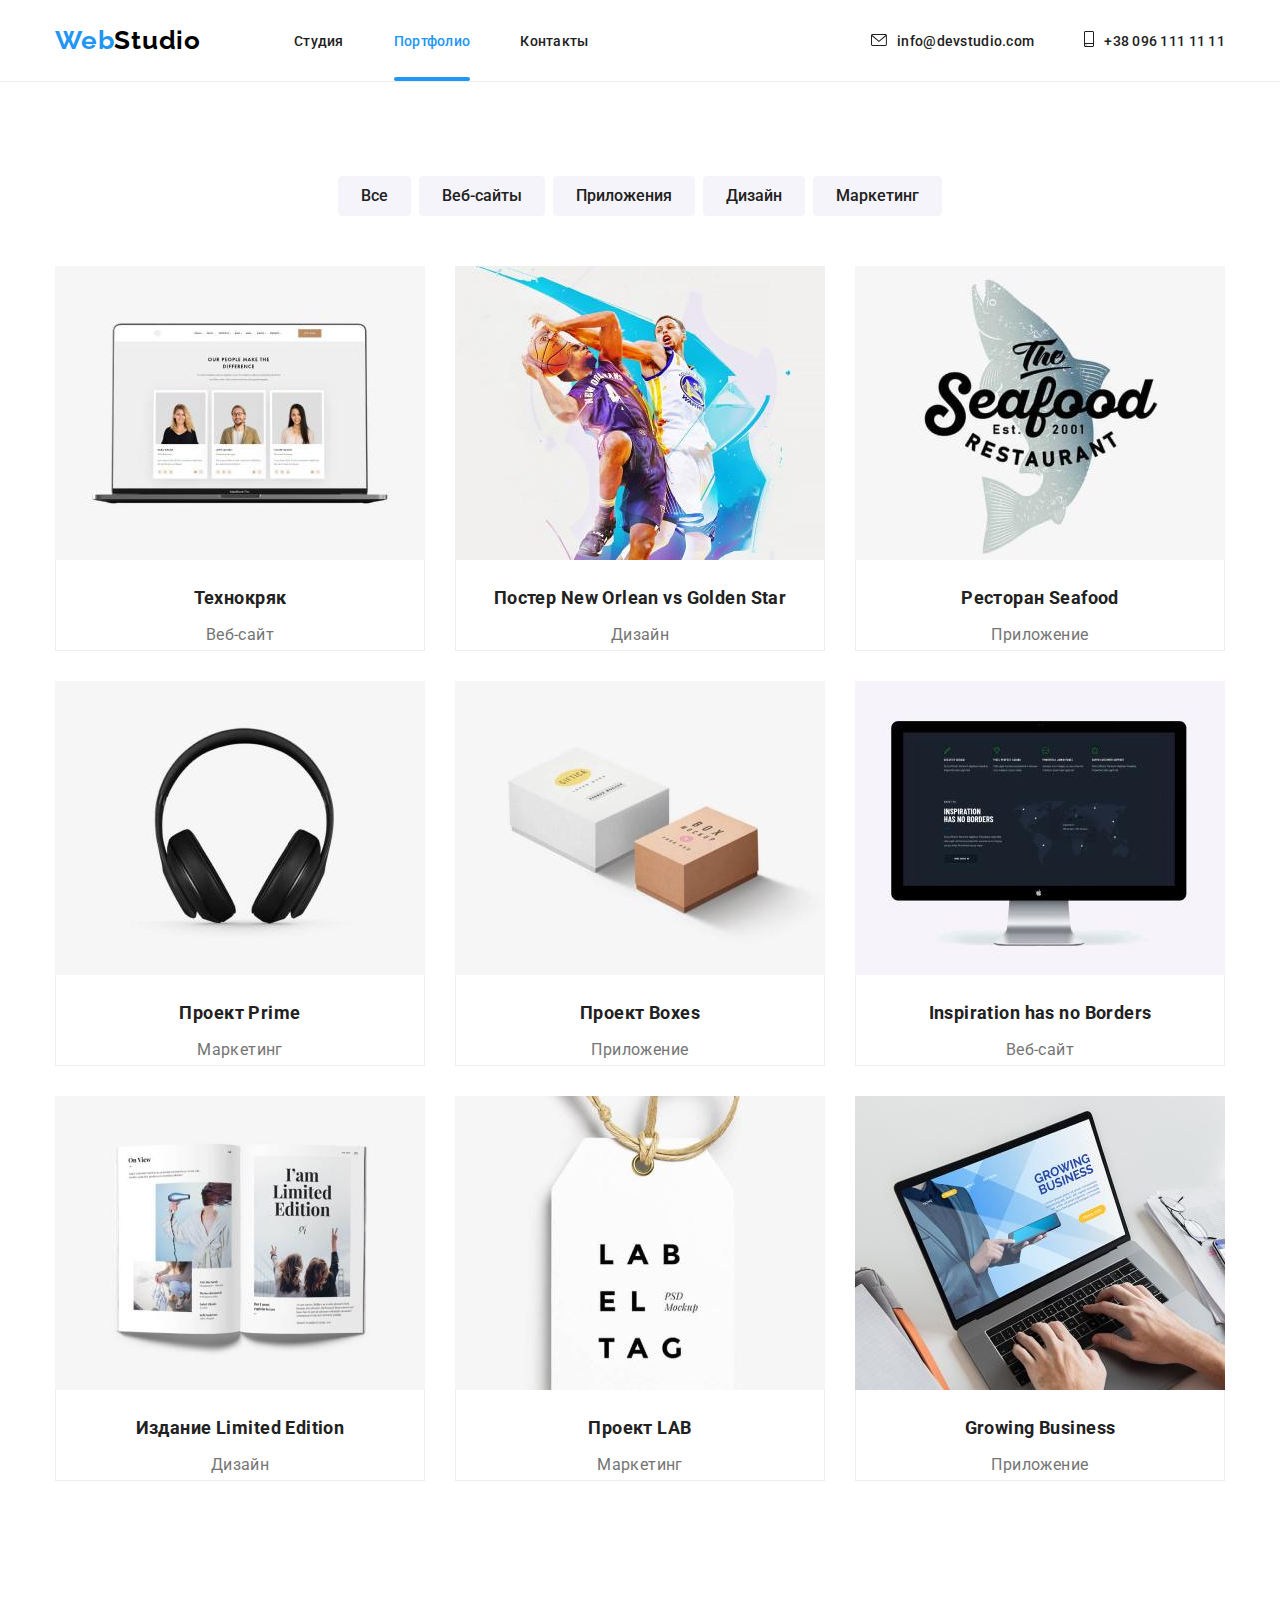
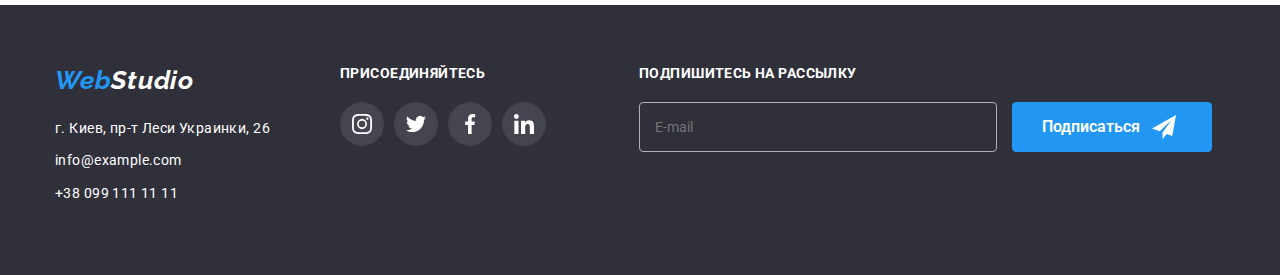
==== commit 12dc9acd: "added color corrections" ====
--- a/portfolio.html
+++ b/portfolio.html
@@ -75,7 +75,7 @@
                                     эту платформу для цифрового шпионажа и атак на защищённые сервера конкурентов.
                                 </div>
                             </div>
-                            <div class="shortdescription">
+                            <div class="gallery__shortdescription">
                                 <h2 class="gallery__h2">Технокряк</h2>
                                 <p class="gallery__p">Веб-сайт</p>
                             </div>
@@ -90,7 +90,7 @@
                                     эту платформу для цифрового шпионажа и атак на защищённые сервера конкурентов.
                                 </div>
                             </div>
-                            <div class="shortdescription">
+                            <div class="gallery__shortdescription">
                                 <h2 class="gallery__h2">Постер New Orlean vs Golden Star</h2>
                                 <p class="gallery__p">Дизайн</p>
                             </div>
@@ -105,7 +105,7 @@
                                     эту платформу для цифрового шпионажа и атак на защищённые сервера конкурентов.
                                 </div>
                             </div>
-                            <div class="shortdescription">
+                            <div class="gallery__shortdescription">
                                 <h2 class="gallery__h2">Ресторан Seafood</h2>
                                 <p class="gallery__p">Приложение</p>
                             </div>
@@ -120,7 +120,7 @@
                                     эту платформу для цифрового шпионажа и атак на защищённые сервера конкурентов.
                                 </div>
                             </div>
-                            <div class="shortdescription">
+                            <div class="gallery__shortdescription">
                                 <h2 class="gallery__h2">Проект Prime</h2>
                                 <p class="gallery__p">Маркетинг</p>
                             </div>
@@ -135,7 +135,7 @@
                                     эту платформу для цифрового шпионажа и атак на защищённые сервера конкурентов.
                                 </div>
                             </div>
-                            <div class="shortdescription">
+                            <div class="gallery__shortdescription">
                                 <h2 class="gallery__h2">Проект Boxes</h2>
                                 <p class="gallery__p">Приложение</p>
                             </div>
@@ -150,7 +150,7 @@
                                     эту платформу для цифрового шпионажа и атак на защищённые сервера конкурентов.
                                 </div>
                             </div>
-                            <div class="shortdescription">
+                            <div class="gallery__shortdescription">
                                 <h2 class="gallery__h2" lang="en">Inspiration has no Borders</h2>
                                 <p class="gallery__p">Веб-сайт</p>
                             </div>
@@ -165,7 +165,7 @@
                                     эту платформу для цифрового шпионажа и атак на защищённые сервера конкурентов.
                                 </div>
                             </div>
-                            <div class="shortdescription">
+                            <div class="gallery__shortdescription">
                                 <h2 class="gallery__h2">Издание Limited Edition</h2>
                                 <p class="gallery__p">Дизайн</p>
                             </div>
@@ -180,7 +180,7 @@
                                     эту платформу для цифрового шпионажа и атак на защищённые сервера конкурентов.
                                 </div>
                             </div>
-                            <div class="shortdescription">
+                            <div class="gallery__shortdescription">
                                 <h2 class="gallery__h2">Проект LAB</h2>
                                 <p class="gallery__p">Маркетинг</p>
                             </div>
@@ -195,7 +195,7 @@
                                     эту платформу для цифрового шпионажа и атак на защищённые сервера конкурентов.
                                 </div>
                             </div>
-                            <div class="shortdescription">
+                            <div class="gallery__shortdescription">
                                 <h2 class="gallery__h2" lang="en">Growing Business</h2>
                                 <p class="gallery__p">Приложение</p>
                             </div>
--- a/css/main.min.css
+++ b/css/main.min.css
@@ -1,2 +1,2 @@
-body{color:#757575;background-color:#fff;font-family:Roboto, sans-serif;font-size:14px;font-weight:400;letter-spacing:0.03em}button{font-family:inherit}h1,h2,h3,h4,h5,h6{color:#212121}h1,h2,h3,h4,h5,h6,p,a{margin:0;padding:0}a{color:inherit}.container{padding:0 15px;margin-left:auto;margin-right:auto;margin-top:0;margin-bottom:0;width:1200px;text-align:center}.list{list-style-type:none;margin:0;padding:0}.section{padding-top:94px;padding-bottom:94px}.accent-color{color:#2196F3}.img{display:block}.svg{fill:currentColor}.visually-hidden{position:absolute;white-space:nowrap;width:1px;height:1px;overflow:hidden;border:0;padding:0;clip:rect(0 0 0 0);-webkit-clip-path:inset(50%);clip-path:inset(50%);margin:-1px}.is-hidden{opacity:0;pointer-events:none}.btn{width:200px;height:50px;border-radius:4px;border:1px solid #2196F3;font-size:16px;line-height:1.88;font-weight:600;background-color:#2196F3;color:#fff;-webkit-transition:background-color 250ms cubic-bezier(0.4, 0, 0.2, 1);transition:background-color 250ms cubic-bezier(0.4, 0, 0.2, 1)}.btn:hover,.btn:focus{background-color:#188CE8}.header{width:1200px;padding-top:25px;padding-bottom:25px;padding-left:15px;padding-right:15px;margin-left:auto;margin-right:auto;font-weight:500;font-size:14px;line-height:16px;letter-spacing:0.02em;text-decoration:none}.nav{display:-webkit-box;display:-ms-flexbox;display:flex;-webkit-box-align:center;-ms-flex-align:center;align-items:center}.nav__pages{display:-webkit-box;display:-ms-flexbox;display:flex;-webkit-box-align:center;-ms-flex-align:center;align-items:center;margin-left:93px}.nav__contacts{display:-webkit-box;display:-ms-flexbox;display:flex;-webkit-box-align:center;-ms-flex-align:center;align-items:center}.nav__list{color:#212121}.nav__list+.nav__list{margin-left:50px}.nav__link{display:-webkit-inline-box;display:-ms-inline-flexbox;display:inline-flex;-webkit-box-align:center;-ms-flex-align:center;align-items:center;text-decoration:none;-webkit-transition:color 250ms cubic-bezier(0.4, 0, 0.2, 1);transition:color 250ms cubic-bezier(0.4, 0, 0.2, 1)}.nav__link:focus,.nav__link:hover{color:#2196F3}.nav__contacts{margin-left:auto}.nav__link--current{position:relative;color:#2196F3}.nav__link--current:after{content:"";position:absolute;bottom:-32px;left:0;width:100%;height:4px;border-radius:2px;background-color:#2196F3}.nav__icon{margin-right:10px;color:inherit}.logo{color:#2196F3;font-family:Raleway, sans-serif;font-weight:700;font-size:26px;line-height:1.2;letter-spacing:0.03em;text-decoration:none}.logo--black{color:black}.logo--white{color:#fff}.hero{background-color:#2F303A;text-align:center;letter-spacing:0.06em;padding-top:200px;padding-bottom:200px;margin-left:auto;margin-right:auto;width:1600px;height:600px;background-image:-webkit-gradient(linear, left top, right top, from(rgba(47,48,58,0.4)), to(rgba(47,48,58,0.4))),url("../img/Img_hero_o.jpg");background-image:linear-gradient(to right, rgba(47,48,58,0.4), rgba(47,48,58,0.4)),url("../img/Img_hero_o.jpg");background-repeat:no-repeat;background-size:contain;background-position:center}.hero__h1{margin-bottom:30px;color:#fff;font-weight:900;font-size:44px;line-height:1.36;text-transform:uppercase}.advantages__list{display:-webkit-box;display:-ms-flexbox;display:flex;text-align:left}.advantages__item{width:270px}.advantages__item+.advantages__item{margin-left:30px}.advantages__icon{width:270px;height:120px;padding:25px;margin-bottom:30px;text-align:center;background-color:#F5F4FA}.advantages__h3{margin-bottom:10px;font-weight:600;font-size:14px;line-height:1.14}.advantages__h3+*{line-height:1.71}.out-work{margin-bottom:94px}.our-work__h2{text-align:center;margin-bottom:50px;font-weight:600;font-size:36px;line-height:1.16}.our-work__list{display:-webkit-box;display:-ms-flexbox;display:flex}.our-work__item{position:relative}.our-work__item+.our-work__item{margin-left:30px}.our-work__explanation{position:absolute;bottom:0;left:0;height:70px;width:100%;padding-top:27px;padding-bottom:27px;background:rgba(47,48,58,0.8)}.our-work__h3{color:#fff;font-size:14px;font-weight:700;line-height:1.14}.our-team{background-color:var(--ourteam-background-color)}.our-team__h2{text-align:center;margin-bottom:50px;font-weight:600;font-size:36px;line-height:1.16}.our-team__h3{text-align:center;margin-bottom:10px;font-weight:500;font-size:16px;line-height:1.9}.our-team__h3+p{margin-bottom:16px;text-align:center;font-weight:400;font-size:16px;line-height:1.9}.our-team__list{display:-webkit-box;display:-ms-flexbox;display:flex}.our-team__item{-webkit-box-shadow:0px 1px 3px rgba(0,0,0,0.12),0px 1px 1px rgba(0,0,0,0.14),0px 2px 1px rgba(0,0,0,0.2);box-shadow:0px 1px 3px rgba(0,0,0,0.12),0px 1px 1px rgba(0,0,0,0.14),0px 2px 1px rgba(0,0,0,0.2);border-radius:0px 0px 4px 4px}.our-team__item+.our-team__item{margin-left:30px}.our-team__fio{padding-top:30px;padding-bottom:30px}.our-team__social-links-positioning{display:inline-block;margin-left:auto;margin-right:auto}.regular-customers{text-align:center}.regular-customers__h2{font-size:36px;line-height:1.16;margin-bottom:50px}.regular-customers__list{display:-webkit-box;display:-ms-flexbox;display:flex;-webkit-box-pack:justify;-ms-flex-pack:justify;justify-content:space-between}.regular-customers__link{display:block;width:170px;height:92px;padding-top:16px;padding-bottom:16px;border:1px solid #AFB1B8;border-radius:4px;-webkit-transition:color 250ms cubic-bezier(0.4, 0, 0.2, 1),border-color 250ms cubic-bezier(0.4, 0, 0.2, 1);transition:color 250ms cubic-bezier(0.4, 0, 0.2, 1),border-color 250ms cubic-bezier(0.4, 0, 0.2, 1)}.regular-customers__link:hover,.regular-customers__link:focus{color:#2196F3;border-color:#2196F3;outline:none}.regular-customers__svg{display:block;margin-left:auto;margin-right:auto;margin-bottom:auto;margin-top:auto}.social-networks{display:-webkit-box;display:-ms-flexbox;display:flex;padding:0;margin-top:0;margin-bottom:0;list-style-type:none}.social-networks__item{display:block;width:44px;height:44px;border-radius:50%}.social-networks__item+.social-networks__item{margin-left:10px}.social-networks__item--dark{background:rgba(255,255,255,0.1)}.social-networks__icon{display:block;width:44px;height:44px;border-radius:50%;color:inherit;-webkit-transition:color 250ms cubic-bezier(0.4, 0, 0.2, 1),background-color 250ms cubic-bezier(0.4, 0, 0.2, 1);transition:color 250ms cubic-bezier(0.4, 0, 0.2, 1),background-color 250ms cubic-bezier(0.4, 0, 0.2, 1)}.social-networks__icon:focus,.social-networks__icon:hover{color:#fff;background-color:#2196F3}footer{background-color:#2F303A}.footer{display:-webkit-box;display:-ms-flexbox;display:flex;padding-top:60px;padding-bottom:60px}.address{text-align:left}.adress--mb9{display:block;margin-bottom:9px}.address-logo{display:block;margin-bottom:20px}.footer-h2{display:inline-block;font-size:14px;line-height:1.14;margin-bottom:20px;color:#fff;text-transform:uppercase}.social-links{margin-left:70px;text-align:left}.footer-form{margin-left:93px;text-align:left}.footer-form__email{height:50px;width:358px;padding-left:15px;padding-right:15px;outline:none;border:1px solid #AFB1B8;border-radius:4px;background-color:#2F303A;color:#fff;-webkit-transition:border-color 250ms cubic-bezier(0.4, 0, 0.2, 1);transition:border-color 250ms cubic-bezier(0.4, 0, 0.2, 1)}.footer-form__email:focus-within{border-color:#2196F3}.footer-form__btn{display:-webkit-inline-box;display:-ms-inline-flexbox;display:inline-flex;-webkit-box-align:center;-ms-flex-align:center;align-items:center;margin-left:12px;padding-left:29px;text-align:center}.footer-form__svg{margin-left:12px}.backdrop{position:fixed;top:0;left:0;width:100%;height:100%;background:rgba(0,0,0,0.2);-webkit-transition:opacity 250ms cubic-bezier(0.4, 0, 0.2, 1);transition:opacity 250ms cubic-bezier(0.4, 0, 0.2, 1)}.modal{position:absolute;top:50%;left:50%;width:528px;height:581px;padding:40px;border-radius:4px;background-color:#fff;-webkit-transform:translate(-50%, -50%) scale(1);transform:translate(-50%, -50%) scale(1);-webkit-transition:-webkit-transform 250ms cubic-bezier(0.4, 0, 0.2, 1);transition:-webkit-transform 250ms cubic-bezier(0.4, 0, 0.2, 1);transition:transform 250ms cubic-bezier(0.4, 0, 0.2, 1);transition:transform 250ms cubic-bezier(0.4, 0, 0.2, 1), -webkit-transform 250ms cubic-bezier(0.4, 0, 0.2, 1)}.is-hidden .modal{-webkit-transform:translate(-50%, -50%) scale(0.8);transform:translate(-50%, -50%) scale(0.8)}.modal__close-btn{position:absolute;top:8px;right:8px;padding:0;border:none;background-color:#fff;color:black;cursor:pointer}.modal__close-btn:hover{color:#2196F3}.modal-form{display:-webkit-box;display:-ms-flexbox;display:flex;-webkit-box-orient:vertical;-webkit-box-direction:normal;-ms-flex-direction:column;flex-direction:column;padding:0}.modal__h2{font-size:20px;margin-bottom:30px}.modal-form__label{display:block;position:relative;margin-bottom:28px}.modal-form__input-text{position:absolute;top:-18px;left:0}.modal-form__info-input{display:block;width:100%;height:40px;padding-left:42px;outline:none;border:1px solid #AFB1B8;border-radius:4px;-webkit-transition:border-color 250ms cubic-bezier(0.4, 0, 0.2, 1);transition:border-color 250ms cubic-bezier(0.4, 0, 0.2, 1)}.modal-form__info-input:focus-within{border-color:#2196F3}.modal-form__info-input:focus-within ~ .modal-form__input-icon{color:#2196F3}.modal-form__input-icon{position:absolute;width:18px;height:18px;top:50%;left:12px;-webkit-transform:translateY(-50%);transform:translateY(-50%)}.modal-form__comment-lable{margin-bottom:20px}.modal-form__comment{display:block;height:120px;width:100%;margin-top:4px;margin-bottom:20px;padding:12px 16px;outline:none;border:1px solid #AFB1B8;border-radius:4px;resize:none;-webkit-transition:border-color 250ms cubic-bezier(0.4, 0, 0.2, 1);transition:border-color 250ms cubic-bezier(0.4, 0, 0.2, 1)}.modal-form__comment:focus-within{border-color:#2196F3}.modal-form__btn{margin-left:auto;margin-right:auto}.modal-form__label-checkbox{position:relative;margin-left:auto;margin-right:auto;margin-bottom:30px;padding-left:15px;font-size:14px}.modal-form__check-input{-moz-appearance:none;appearance:none;-webkit-appearance:none}.modal-form__checkbox-icon{display:block;position:absolute;top:0;margin-left:-17px;height:15px;width:16px;background-color:inherit;background-image:url("data:image/svg+xml,%3Csvg width='16' height='15' viewBox='0 0 16 15' fill='none' xmlns='http://www.w3.org/2000/svg'%3E%3Cpath d='M14.2222 1.66667V13.3333H1.77778V1.66667H14.2222ZM14.2222 0H1.77778C0.8 0 0 0.75 0 1.66667V13.3333C0 14.25 0.8 15 1.77778 15H14.2222C15.2 15 16 14.25 16 13.3333V1.66667C16 0.75 15.2 0 14.2222 0Z' fill='%23212121'/%3E%3C/svg%3E%0A")}.modal-form__check-input:checked+.modal-form__checkbox-icon{background-color:#2196F3;background-image:url("data:image/svg+xml,%3Csvg width='16' height='15' viewBox='0 0 16 15' fill='none' xmlns='http://www.w3.org/2000/svg'%3E%3Cpath d='M3.95703 7.75166L3.88825 7.68604L3.81923 7.75141L2.93123 8.59258L2.85486 8.66492L2.93097 8.73753L6.42671 12.0724L6.49574 12.1382L6.56476 12.0724L14.069 4.91352L14.1449 4.84116L14.069 4.76881L13.1873 3.92764L13.1183 3.86183L13.0493 3.92761L6.49577 10.1735L3.95703 7.75166Z' fill='white' stroke='white' stroke-width='0.2'/%3E%3C/svg%3E%0A")}.modal-form__agreement-link{font-size:14px;color:#2196F3}.filter__btn{background-color:#F5F4FA;color:#212121;font-weight:500;font-size:16px;line-height:1.62;font-style:inherit;text-align:center;border-radius:4px;padding-top:6px;padding-bottom:6px;padding-left:22px;padding-right:22px;border:1px solid #F5F4FA;-webkit-box-shadow:none;box-shadow:none;-webkit-transition:color 250ms cubic-bezier(0.4, 0, 0.2, 1),background-color 250ms cubic-bezier(0.4, 0, 0.2, 1),border 250ms cubic-bezier(0.4, 0, 0.2, 1),-webkit-box-shadow 250ms cubic-bezier(0.4, 0, 0.2, 1);transition:color 250ms cubic-bezier(0.4, 0, 0.2, 1),background-color 250ms cubic-bezier(0.4, 0, 0.2, 1),border 250ms cubic-bezier(0.4, 0, 0.2, 1),-webkit-box-shadow 250ms cubic-bezier(0.4, 0, 0.2, 1);transition:color 250ms cubic-bezier(0.4, 0, 0.2, 1),background-color 250ms cubic-bezier(0.4, 0, 0.2, 1),border 250ms cubic-bezier(0.4, 0, 0.2, 1),box-shadow 250ms cubic-bezier(0.4, 0, 0.2, 1);transition:color 250ms cubic-bezier(0.4, 0, 0.2, 1),background-color 250ms cubic-bezier(0.4, 0, 0.2, 1),border 250ms cubic-bezier(0.4, 0, 0.2, 1),box-shadow 250ms cubic-bezier(0.4, 0, 0.2, 1),-webkit-box-shadow 250ms cubic-bezier(0.4, 0, 0.2, 1)}.filter__btn:hover,.filter__btn:focus{color:#fff;background-color:#2196F3;border:1px solid #2196F3;-webkit-box-shadow:0px 3px 1px rgba(0,0,0,0.1),0px 1px 2px rgba(0,0,0,0.08),0px 2px 2px rgba(0,0,0,0.12);box-shadow:0px 3px 1px rgba(0,0,0,0.1),0px 1px 2px rgba(0,0,0,0.08),0px 2px 2px rgba(0,0,0,0.12)}.portfolio{border-top:1px solid #ECECEC}.filter{display:-webkit-box;display:-ms-flexbox;display:flex;-webkit-box-pack:center;-ms-flex-pack:center;justify-content:center;margin-bottom:50px}.filter__item{border-radius:4px}.filter__item+.filter__item{margin-left:8px}.gallery{display:-webkit-box;display:-ms-flexbox;display:flex;-ms-flex-wrap:wrap;flex-wrap:wrap}.gallery__link{text-decoration:none}.gallery__item{position:relative;margin-right:30px;margin-bottom:30px;-webkit-transition:-webkit-box-shadow 250ms cubic-bezier(0.4, 0, 0.2, 1);transition:-webkit-box-shadow 250ms cubic-bezier(0.4, 0, 0.2, 1);transition:box-shadow 250ms cubic-bezier(0.4, 0, 0.2, 1);transition:box-shadow 250ms cubic-bezier(0.4, 0, 0.2, 1), -webkit-box-shadow 250ms cubic-bezier(0.4, 0, 0.2, 1)}.gallery__item:hover,.gallery__item:focus{-webkit-box-shadow:0px 1px 1px rgba(0,0,0,0.12),0px 4px 4px rgba(0,0,0,0.06),1px 4px 6px rgba(0,0,0,0.16);box-shadow:0px 1px 1px rgba(0,0,0,0.12),0px 4px 4px rgba(0,0,0,0.06),1px 4px 6px rgba(0,0,0,0.16)}.gallery__item:nth-child(3n){margin-right:0}.gallery__project-information-wrap{position:relative;width:370px;overflow:hidden}.gallery__short-project-description{position:absolute;top:0;left:0;width:100%;height:100%;padding:63px 24px;margin-bottom:110px;font-size:18px;line-height:1.55;text-align:left;color:#fff;background:rgba(33,150,243,0.9);-webkit-transform:translateY(100%);transform:translateY(100%);-webkit-transition:opacity 250ms cubic-bezier(0.4, 0, 0.2, 1),-webkit-transform 250ms cubic-bezier(0.4, 0, 0.2, 1);transition:opacity 250ms cubic-bezier(0.4, 0, 0.2, 1),-webkit-transform 250ms cubic-bezier(0.4, 0, 0.2, 1);transition:transform 250ms cubic-bezier(0.4, 0, 0.2, 1),opacity 250ms cubic-bezier(0.4, 0, 0.2, 1);transition:transform 250ms cubic-bezier(0.4, 0, 0.2, 1),opacity 250ms cubic-bezier(0.4, 0, 0.2, 1),-webkit-transform 250ms cubic-bezier(0.4, 0, 0.2, 1);opacity:0}.gallery__link:hover .gallery__short-project-description,.gallery__link:focus .gallery__short-project-description{opacity:1;-webkit-transform:translateY(0);transform:translateY(0)}.gallery__h2{font-size:18px;line-height:2;margin-bottom:4px}.gallery__p{color:#757575;font-size:16px;line-height:1.88}
+body{color:#757575;background-color:#fff;font-family:Roboto, sans-serif;font-size:14px;font-weight:400;letter-spacing:0.03em}button{font-family:inherit}h1,h2,h3,h4,h5,h6{color:#212121}h1,h2,h3,h4,h5,h6,p,a{margin:0;padding:0}a{color:inherit}.container{padding:0 15px;margin-left:auto;margin-right:auto;margin-top:0;margin-bottom:0;width:1200px;text-align:center}.list{list-style-type:none;margin:0;padding:0}.section{padding-top:94px;padding-bottom:94px}.accent-color{color:#2196F3}.img{display:block}.svg{fill:currentColor}.visually-hidden{position:absolute;white-space:nowrap;width:1px;height:1px;overflow:hidden;border:0;padding:0;clip:rect(0 0 0 0);-webkit-clip-path:inset(50%);clip-path:inset(50%);margin:-1px}.is-hidden{opacity:0;pointer-events:none}.btn{width:200px;height:50px;border-radius:4px;border:1px solid #2196F3;font-size:16px;line-height:1.88;font-weight:600;background-color:#2196F3;color:#fff;-webkit-transition:background-color 250ms cubic-bezier(0.4, 0, 0.2, 1);transition:background-color 250ms cubic-bezier(0.4, 0, 0.2, 1)}.btn:hover,.btn:focus{background-color:#188CE8}.social-networks{display:-webkit-box;display:-ms-flexbox;display:flex;padding:0;margin-top:0;margin-bottom:0;list-style-type:none}.social-networks__item{color:#AFB1B8;display:block;width:44px;height:44px;border-radius:50%}.social-networks__item+.social-networks__item{margin-left:10px}.social-networks__item--dark{background:rgba(255,255,255,0.1);color:#fff}.social-networks__icon{display:block;width:44px;height:44px;border-radius:50%;color:inherit;-webkit-transition:color 250ms cubic-bezier(0.4, 0, 0.2, 1),background-color 250ms cubic-bezier(0.4, 0, 0.2, 1);transition:color 250ms cubic-bezier(0.4, 0, 0.2, 1),background-color 250ms cubic-bezier(0.4, 0, 0.2, 1)}.social-networks__icon:focus,.social-networks__icon:hover{color:#fff;background-color:#2196F3}.header{width:1200px;padding-top:25px;padding-bottom:25px;padding-left:15px;padding-right:15px;margin-left:auto;margin-right:auto;font-weight:500;font-size:14px;line-height:16px;letter-spacing:0.02em;text-decoration:none}.nav{display:-webkit-box;display:-ms-flexbox;display:flex;-webkit-box-align:center;-ms-flex-align:center;align-items:center}.nav__pages{display:-webkit-box;display:-ms-flexbox;display:flex;-webkit-box-align:center;-ms-flex-align:center;align-items:center;margin-left:93px}.nav__contacts{display:-webkit-box;display:-ms-flexbox;display:flex;-webkit-box-align:center;-ms-flex-align:center;align-items:center}.nav__list{color:#212121}.nav__list+.nav__list{margin-left:50px}.nav__link{display:-webkit-inline-box;display:-ms-inline-flexbox;display:inline-flex;-webkit-box-align:center;-ms-flex-align:center;align-items:center;text-decoration:none;-webkit-transition:color 250ms cubic-bezier(0.4, 0, 0.2, 1);transition:color 250ms cubic-bezier(0.4, 0, 0.2, 1)}.nav__link:focus,.nav__link:hover{color:#2196F3}.nav__contacts{margin-left:auto}.nav__link--current{position:relative;color:#2196F3}.nav__link--current:after{content:"";position:absolute;bottom:-32px;left:0;width:100%;height:4px;border-radius:2px;background-color:#2196F3}.nav__icon{margin-right:10px;color:inherit}.logo{color:#2196F3;font-family:Raleway, sans-serif;font-weight:700;font-size:26px;line-height:1.2;letter-spacing:0.03em;text-decoration:none}.logo--black{color:black}.logo--white{color:#fff}.hero{background-color:#2F303A;text-align:center;letter-spacing:0.06em;padding-top:200px;padding-bottom:200px;margin-left:auto;margin-right:auto;width:1600px;height:600px;background-image:-webkit-gradient(linear, left top, right top, from(rgba(47,48,58,0.4)), to(rgba(47,48,58,0.4))),url("../img/Img_hero_o.jpg");background-image:linear-gradient(to right, rgba(47,48,58,0.4), rgba(47,48,58,0.4)),url("../img/Img_hero_o.jpg");background-repeat:no-repeat;background-size:contain;background-position:center}.hero__h1{margin-bottom:30px;color:#fff;font-weight:900;font-size:44px;line-height:1.36;text-transform:uppercase}.advantages{padding-top:93px}.advantages__list{display:-webkit-box;display:-ms-flexbox;display:flex;text-align:left}.advantages__item{width:270px}.advantages__item+.advantages__item{margin-left:30px}.advantages__icon{width:270px;height:120px;padding:25px;margin-bottom:30px;text-align:center;background-color:#F5F4FA}.advantages__h3{margin-bottom:10px;font-weight:600;font-size:14px;line-height:1.14}.advantages__h3+*{line-height:1.71}.out-work{margin-bottom:94px}.our-work__h2{text-align:center;margin-bottom:50px;font-weight:600;font-size:36px;line-height:1.16}.our-work__list{display:-webkit-box;display:-ms-flexbox;display:flex}.our-work__item{position:relative}.our-work__item+.our-work__item{margin-left:30px}.our-work__explanation{position:absolute;bottom:0;left:0;height:70px;width:100%;padding-top:27px;padding-bottom:27px;background:rgba(47,48,58,0.8)}.our-work__h3{color:#fff;font-size:14px;font-weight:700;line-height:1.14}.our-team{background-color:#F5F4FA}.our-team__h2{text-align:center;margin-bottom:50px;font-weight:600;font-size:36px;line-height:1.16}.our-team__h3{text-align:center;margin-bottom:10px;font-weight:500;font-size:16px;line-height:1.9}.our-team__h3+p{margin-bottom:16px;text-align:center;font-weight:400;font-size:16px;line-height:1.9}.our-team__list{display:-webkit-box;display:-ms-flexbox;display:flex}.our-team__item{-webkit-box-shadow:0px 1px 3px rgba(0,0,0,0.12),0px 1px 1px rgba(0,0,0,0.14),0px 2px 1px rgba(0,0,0,0.2);box-shadow:0px 1px 3px rgba(0,0,0,0.12),0px 1px 1px rgba(0,0,0,0.14),0px 2px 1px rgba(0,0,0,0.2);border-radius:0px 0px 4px 4px}.our-team__item+.our-team__item{margin-left:30px}.our-team__fio{padding-top:30px;padding-bottom:30px}.our-team__social-links-positioning{display:inline-block;margin-left:auto;margin-right:auto}.regular-customers{text-align:center}.regular-customers__h2{font-size:36px;line-height:1.16;margin-bottom:50px}.regular-customers__list{display:-webkit-box;display:-ms-flexbox;display:flex;-webkit-box-pack:justify;-ms-flex-pack:justify;justify-content:space-between}.regular-customers__link{display:block;width:170px;height:92px;padding-top:16px;padding-bottom:16px;border:1px solid #AFB1B8;border-radius:4px;color:#AFB1B8;-webkit-transition:color 250ms cubic-bezier(0.4, 0, 0.2, 1),border-color 250ms cubic-bezier(0.4, 0, 0.2, 1);transition:color 250ms cubic-bezier(0.4, 0, 0.2, 1),border-color 250ms cubic-bezier(0.4, 0, 0.2, 1)}.regular-customers__link:hover,.regular-customers__link:focus{color:#2196F3;border-color:#2196F3;outline:none}.regular-customers__svg{display:block;margin-left:auto;margin-right:auto;margin-bottom:auto;margin-top:auto}footer{background-color:#2F303A}.footer{display:-webkit-box;display:-ms-flexbox;display:flex;padding-top:60px;padding-bottom:60px}.address{text-align:left}.adress--mb9{display:block;margin-bottom:9px;color:#fff;font-weight:400;font-size:14px;font-style:normal;text-decoration:none;line-height:1.71}.address-logo{display:block;margin-bottom:20px}.footer-h2{display:inline-block;font-size:14px;line-height:1.14;margin-bottom:20px;color:#fff;text-transform:uppercase}.social-links{margin-left:70px;text-align:left}.footer-form{margin-left:93px;text-align:left}.footer-form__email{height:50px;width:358px;padding-left:15px;padding-right:15px;outline:none;border:1px solid #AFB1B8;border-radius:4px;background-color:#2F303A;color:#fff;-webkit-transition:border-color 250ms cubic-bezier(0.4, 0, 0.2, 1);transition:border-color 250ms cubic-bezier(0.4, 0, 0.2, 1)}.footer-form__email:focus-within{border-color:#2196F3}.footer-form__btn{display:-webkit-inline-box;display:-ms-inline-flexbox;display:inline-flex;-webkit-box-align:center;-ms-flex-align:center;align-items:center;margin-left:12px;padding-left:29px;text-align:center}.footer-form__svg{margin-left:12px}.backdrop{position:fixed;top:0;left:0;width:100%;height:100%;background:rgba(0,0,0,0.2);-webkit-transition:opacity 250ms cubic-bezier(0.4, 0, 0.2, 1);transition:opacity 250ms cubic-bezier(0.4, 0, 0.2, 1)}.modal{position:absolute;top:50%;left:50%;width:528px;height:581px;padding:40px;border-radius:4px;background-color:#fff;-webkit-transform:translate(-50%, -50%) scale(1);transform:translate(-50%, -50%) scale(1);-webkit-transition:-webkit-transform 250ms cubic-bezier(0.4, 0, 0.2, 1);transition:-webkit-transform 250ms cubic-bezier(0.4, 0, 0.2, 1);transition:transform 250ms cubic-bezier(0.4, 0, 0.2, 1);transition:transform 250ms cubic-bezier(0.4, 0, 0.2, 1), -webkit-transform 250ms cubic-bezier(0.4, 0, 0.2, 1)}.is-hidden .modal{-webkit-transform:translate(-50%, -50%) scale(0.8);transform:translate(-50%, -50%) scale(0.8)}.modal__close-btn{position:absolute;top:8px;right:8px;padding:0;border:none;background-color:#fff;color:black;cursor:pointer}.modal__close-btn:hover{color:#2196F3}.modal-form{display:-webkit-box;display:-ms-flexbox;display:flex;-webkit-box-orient:vertical;-webkit-box-direction:normal;-ms-flex-direction:column;flex-direction:column;padding:0}.modal__h2{font-size:20px;margin-bottom:30px}.modal-form__label{display:block;position:relative;margin-bottom:28px}.modal-form__input-text{position:absolute;top:-18px;left:0}.modal-form__info-input{display:block;width:100%;height:40px;padding-left:42px;outline:none;border:1px solid #AFB1B8;border-radius:4px;-webkit-transition:border-color 250ms cubic-bezier(0.4, 0, 0.2, 1);transition:border-color 250ms cubic-bezier(0.4, 0, 0.2, 1)}.modal-form__info-input:focus-within{border-color:#2196F3}.modal-form__info-input:focus-within ~ .modal-form__input-icon{color:#2196F3}.modal-form__input-icon{position:absolute;width:18px;height:18px;top:50%;left:12px;-webkit-transform:translateY(-50%);transform:translateY(-50%)}.modal-form__comment-lable{margin-bottom:20px}.modal-form__comment{display:block;height:120px;width:100%;margin-top:4px;margin-bottom:20px;padding:12px 16px;outline:none;border:1px solid #AFB1B8;border-radius:4px;resize:none;-webkit-transition:border-color 250ms cubic-bezier(0.4, 0, 0.2, 1);transition:border-color 250ms cubic-bezier(0.4, 0, 0.2, 1)}.modal-form__comment:focus-within{border-color:#2196F3}.modal-form__btn{margin-left:auto;margin-right:auto}.modal-form__label-checkbox{position:relative;margin-left:auto;margin-right:auto;margin-bottom:30px;padding-left:15px;font-size:14px}.modal-form__check-input{-moz-appearance:none;appearance:none;-webkit-appearance:none}.modal-form__checkbox-icon{display:block;position:absolute;top:0;margin-left:-17px;height:15px;width:16px;background-color:inherit;background-image:url("data:image/svg+xml,%3Csvg width='16' height='15' viewBox='0 0 16 15' fill='none' xmlns='http://www.w3.org/2000/svg'%3E%3Cpath d='M14.2222 1.66667V13.3333H1.77778V1.66667H14.2222ZM14.2222 0H1.77778C0.8 0 0 0.75 0 1.66667V13.3333C0 14.25 0.8 15 1.77778 15H14.2222C15.2 15 16 14.25 16 13.3333V1.66667C16 0.75 15.2 0 14.2222 0Z' fill='%23212121'/%3E%3C/svg%3E%0A")}.modal-form__check-input:checked+.modal-form__checkbox-icon{background-color:#2196F3;background-image:url("data:image/svg+xml,%3Csvg width='16' height='15' viewBox='0 0 16 15' fill='none' xmlns='http://www.w3.org/2000/svg'%3E%3Cpath d='M3.95703 7.75166L3.88825 7.68604L3.81923 7.75141L2.93123 8.59258L2.85486 8.66492L2.93097 8.73753L6.42671 12.0724L6.49574 12.1382L6.56476 12.0724L14.069 4.91352L14.1449 4.84116L14.069 4.76881L13.1873 3.92764L13.1183 3.86183L13.0493 3.92761L6.49577 10.1735L3.95703 7.75166Z' fill='white' stroke='white' stroke-width='0.2'/%3E%3C/svg%3E%0A")}.modal-form__agreement-link{font-size:14px;color:#2196F3}.filter__btn{background-color:#F5F4FA;color:#212121;font-weight:500;font-size:16px;line-height:1.62;font-style:inherit;text-align:center;border-radius:4px;padding-top:6px;padding-bottom:6px;padding-left:22px;padding-right:22px;border:1px solid #F5F4FA;-webkit-box-shadow:none;box-shadow:none;-webkit-transition:color 250ms cubic-bezier(0.4, 0, 0.2, 1),background-color 250ms cubic-bezier(0.4, 0, 0.2, 1),border 250ms cubic-bezier(0.4, 0, 0.2, 1),-webkit-box-shadow 250ms cubic-bezier(0.4, 0, 0.2, 1);transition:color 250ms cubic-bezier(0.4, 0, 0.2, 1),background-color 250ms cubic-bezier(0.4, 0, 0.2, 1),border 250ms cubic-bezier(0.4, 0, 0.2, 1),-webkit-box-shadow 250ms cubic-bezier(0.4, 0, 0.2, 1);transition:color 250ms cubic-bezier(0.4, 0, 0.2, 1),background-color 250ms cubic-bezier(0.4, 0, 0.2, 1),border 250ms cubic-bezier(0.4, 0, 0.2, 1),box-shadow 250ms cubic-bezier(0.4, 0, 0.2, 1);transition:color 250ms cubic-bezier(0.4, 0, 0.2, 1),background-color 250ms cubic-bezier(0.4, 0, 0.2, 1),border 250ms cubic-bezier(0.4, 0, 0.2, 1),box-shadow 250ms cubic-bezier(0.4, 0, 0.2, 1),-webkit-box-shadow 250ms cubic-bezier(0.4, 0, 0.2, 1)}.filter__btn:hover,.filter__btn:focus{color:#fff;background-color:#2196F3;border:1px solid #2196F3;-webkit-box-shadow:0px 3px 1px rgba(0,0,0,0.1),0px 1px 2px rgba(0,0,0,0.08),0px 2px 2px rgba(0,0,0,0.12);box-shadow:0px 3px 1px rgba(0,0,0,0.1),0px 1px 2px rgba(0,0,0,0.08),0px 2px 2px rgba(0,0,0,0.12)}.portfolio{border-top:1px solid #ECECEC}.filter{display:-webkit-box;display:-ms-flexbox;display:flex;-webkit-box-pack:center;-ms-flex-pack:center;justify-content:center;margin-bottom:50px}.filter__item{border-radius:4px}.filter__item+.filter__item{margin-left:8px}.gallery{display:-webkit-box;display:-ms-flexbox;display:flex;-ms-flex-wrap:wrap;flex-wrap:wrap}.gallery__link{text-decoration:none}.gallery__item{position:relative;margin-right:30px;margin-bottom:30px;-webkit-transition:-webkit-box-shadow 250ms cubic-bezier(0.4, 0, 0.2, 1);transition:-webkit-box-shadow 250ms cubic-bezier(0.4, 0, 0.2, 1);transition:box-shadow 250ms cubic-bezier(0.4, 0, 0.2, 1);transition:box-shadow 250ms cubic-bezier(0.4, 0, 0.2, 1), -webkit-box-shadow 250ms cubic-bezier(0.4, 0, 0.2, 1)}.gallery__item:hover,.gallery__item:focus{-webkit-box-shadow:0px 1px 1px rgba(0,0,0,0.12),0px 4px 4px rgba(0,0,0,0.06),1px 4px 6px rgba(0,0,0,0.16);box-shadow:0px 1px 1px rgba(0,0,0,0.12),0px 4px 4px rgba(0,0,0,0.06),1px 4px 6px rgba(0,0,0,0.16)}.gallery__item:nth-child(3n){margin-right:0}.gallery__project-information-wrap{position:relative;width:370px;overflow:hidden}.gallery__short-project-description{position:absolute;top:0;left:0;width:100%;height:100%;padding:63px 24px;margin-bottom:110px;font-size:18px;line-height:1.55;text-align:left;color:#fff;background:rgba(33,150,243,0.9);-webkit-transform:translateY(100%);transform:translateY(100%);-webkit-transition:opacity 250ms cubic-bezier(0.4, 0, 0.2, 1),-webkit-transform 250ms cubic-bezier(0.4, 0, 0.2, 1);transition:opacity 250ms cubic-bezier(0.4, 0, 0.2, 1),-webkit-transform 250ms cubic-bezier(0.4, 0, 0.2, 1);transition:transform 250ms cubic-bezier(0.4, 0, 0.2, 1),opacity 250ms cubic-bezier(0.4, 0, 0.2, 1);transition:transform 250ms cubic-bezier(0.4, 0, 0.2, 1),opacity 250ms cubic-bezier(0.4, 0, 0.2, 1),-webkit-transform 250ms cubic-bezier(0.4, 0, 0.2, 1);opacity:0}.gallery__link:hover .gallery__short-project-description,.gallery__link:focus .gallery__short-project-description{opacity:1;-webkit-transform:translateY(0);transform:translateY(0)}.gallery__shortdescription{padding-top:20px;border-left:1px solid #EEEEEE;border-right:1px solid #EEEEEE;border-bottom:1px solid #EEEEEE}.gallery__h2{font-size:18px;line-height:2;margin-bottom:4px}.gallery__p{color:#757575;font-size:16px;line-height:1.88}
 /*# sourceMappingURL=main.min.css.map */